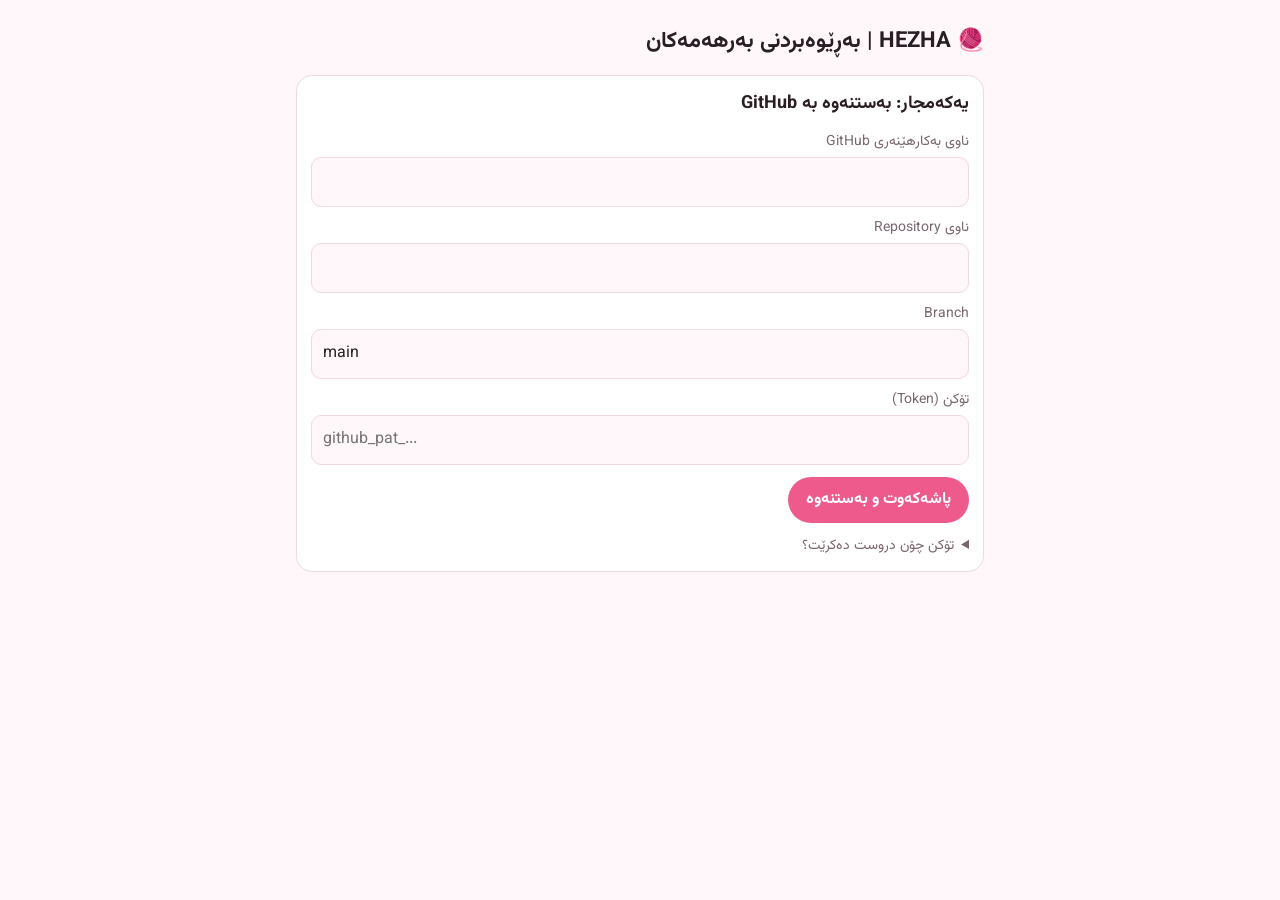
==== admin.html @ 893fd882 "Add files via upload" ====
<!DOCTYPE html>
<html lang="ckb" dir="rtl">
<head>
<meta charset="UTF-8">
<meta name="viewport" content="width=device-width,initial-scale=1">
<meta name="robots" content="noindex,nofollow">
<title>HEZHA | ئەدمین</title>
<link href="https://fonts.googleapis.com/css2?family=Vazirmatn:wght@400;700&display=swap" rel="stylesheet">
<style>
:root{--p:#EF5A8C;--bg:#fff7fa;--c:#fff;--t:#2b1d24;--m:#7a6670;--b:#f0d9e1}
@media(prefers-color-scheme:dark){:root{--bg:#1c1418;--c:#2a1f25;--t:#f7eaf0;--m:#b9a2ad;--b:#42313a}}
*{box-sizing:border-box}
body{margin:0;background:var(--bg);color:var(--t);font:16px/1.6 Vazirmatn,Tahoma,sans-serif;padding:16px;max-width:720px;margin-inline:auto}
h1{font-size:22px;margin:8px 0 16px}h2{font-size:18px;margin:0 0 12px}
.card{background:var(--c);border:1px solid var(--b);border-radius:16px;padding:14px;margin-bottom:12px}
label{display:block;margin:10px 0 4px;color:var(--m);font-size:14px}
input,select{width:100%;padding:11px;border:1px solid var(--b);border-radius:10px;background:var(--bg);color:var(--t);font:inherit}
input[type=checkbox]{width:auto;margin-inline-end:8px}
.chk{display:flex;align-items:center;margin:10px 0;color:var(--t)}
button{font:inherit;border:0;border-radius:999px;padding:10px 18px;cursor:pointer;background:var(--p);color:#fff;font-weight:700}
button.o{background:transparent;color:var(--p);border:1px solid var(--p)}
button.s{padding:6px 12px;font-size:14px}
.row{display:flex;gap:8px;flex-wrap:wrap;margin-top:12px}
.item{display:flex;gap:12px;align-items:center}
.item img{width:64px;height:64px;object-fit:cover;border-radius:10px;background:var(--b)}
.item .i{flex:1;min-width:0}.item b{display:block}
.tag{font-size:12px;background:var(--b);border-radius:99px;padding:1px 8px;margin-inline-end:4px}
.prev{display:flex;gap:8px;flex-wrap:wrap;margin-top:8px}.prev img{width:72px;height:72px;object-fit:cover;border-radius:10px}
#st{position:fixed;inset:0;background:#000a;display:none;align-items:center;justify-content:center;color:#fff;font-size:18px;text-align:center;padding:24px;z-index:9}
#st.on{display:flex}
.msg{padding:12px;border-radius:12px;background:#e8f8ee;color:#145a32;margin-bottom:12px}.msg.e{background:#fde8e8;color:#8a1c1c}
details{margin-top:12px;color:var(--m);font-size:14px}ol{padding-inline-start:20px}
.hide{display:none}
</style>
</head>
<body>
<h1>🧶 HEZHA | بەڕێوەبردنی بەرهەمەکان</h1>
<div id="msg" class="msg hide"></div>

<section id="setup" class="card hide">
  <h2>یەکەمجار: بەستنەوە بە GitHub</h2>
  <label>ناوی بەکارهێنەری GitHub</label><input id="fo" dir="ltr">
  <label>ناوی Repository</label><input id="fr" dir="ltr">
  <label>Branch</label><input id="fb" dir="ltr" value="main">
  <label>تۆکن (Token)</label><input id="ft" dir="ltr" type="password" placeholder="github_pat_...">
  <div class="row"><button onclick="saveCfg()">پاشەکەوت و بەستنەوە</button></div>
  <details><summary>تۆکن چۆن دروست دەکرێت؟</summary>
    <ol>
      <li>بچۆ GitHub ← وێنەی پرۆفایل ← Settings ← Developer settings</li>
      <li>Personal access tokens ← Fine-grained tokens ← Generate new token</li>
      <li>Expiration: 1 year. لە Repository access تەنها ڕیپۆی ئەم سایتە هەڵبژێرە</li>
      <li>لە Permissions ← Repository permissions ← <b>Contents</b> بکە بە <b>Read and write</b></li>
      <li>Generate token، دواتر کۆپیی بکە و لێرە دایبنێ. تەنها یەکجار پیشان دەدرێت.</li>
    </ol>
  </details>
</section>

<section id="main" class="hide">
  <div class="row" style="margin:0 0 12px"><button onclick="openForm()">+ بەرهەمی نوێ</button><button class="o" onclick="logout()">دەرچوون</button></div>

  <div id="form" class="card hide">
    <h2 id="ftitle"></h2>
    <label>ناوی بەرهەم (کوردی) *</label><input id="nk">
    <label>ناوی ئینگلیزی (ئارەزوومەندانە)</label><input id="ne" dir="ltr">
    <label>نرخ (دینار) *</label><input id="pr" type="number" inputmode="numeric">
    <label>جۆر</label><select id="ct" onchange="sync()"></select>
    <div id="imgBox"><label>وێنەکان * (دەتوانیت چەند وێنەیەک هەڵبژێریت)</label><input id="im" type="file" accept="image/*" multiple onchange="pick()"><div class="prev" id="pv"></div></div>
    <div id="setBox" class="hide"><label>ناوەڕۆکی سێت (کوردی)</label><input id="ik"><label>ناوەڕۆکی سێت (ئینگلیزی)</label><input id="ie" dir="ltr"></div>
    <label class="chk"><input id="cn" type="checkbox">نیشانەی «نوێ»</label>
    <label class="chk"><input id="cs" type="checkbox">تەواو بووە (Sold out)</label>
    <label class="chk"><input id="ca" type="checkbox">نرخ بەپێی تەمەن</label>
    <div class="row"><button onclick="save()">پاشەکەوت</button><button class="o" onclick="closeForm()">پاشگەزبوونەوە</button></div>
  </div>

  <div id="list"></div>
</section>
<div id="st"></div>

<script>
const $=id=>document.getElementById(id);
const K='hezha_admin';
let cfg=null,DATA=null,editing=null,files=[];
try{cfg=JSON.parse(localStorage.getItem(K)||'null')}catch(e){}

const enc=s=>{let b='';new TextEncoder().encode(s).forEach(x=>b+=String.fromCharCode(x));return btoa(b)};
const dec=b=>new TextDecoder().decode(Uint8Array.from(atob(b.replace(/\n/g,'')),c=>c.charCodeAt(0)));
const blob64=b=>new Promise(r=>{const f=new FileReader();f.onload=()=>r(f.result.split(',')[1]);f.readAsDataURL(b)});
const esc=s=>String(s).replace(/[&<>"']/g,c=>({'&':'&amp;','<':'&lt;','>':'&gt;','"':'&quot;',"'":'&#39;'}[c]));
function say(t,err){const m=$('msg');m.textContent=t;m.className='msg'+(err?' e':'');setTimeout(()=>m.className='msg hide',err?9000:7000)}
function busy(t){const s=$('st');s.textContent=t||'';s.className=t?'on':''}

async function api(path,opt={}){
  const r=await fetch(`https://api.github.com/repos/${cfg.owner}/${cfg.repo}/${path}`,{...opt,cache:'no-store',headers:{Authorization:'Bearer '+cfg.token,Accept:'application/vnd.github+json','Content-Type':'application/json'}});
  if(!r.ok){const e=new Error(r.status);e.status=r.status;throw e}
  return r.json();
}
async function getFile(p){const j=await api(`contents/${p}?ref=${cfg.branch}&t=${Date.now()}`);return{sha:j.sha,text:dec(j.content)}}
async function putFile(p,content,msg,sha){return api(`contents/${p}`,{method:'PUT',body:JSON.stringify({message:msg,content,branch:cfg.branch,...(sha?{sha}:{})})})}

const parse=t=>new Function(t+';return {PRODUCTS,CATEGORIES,AGE_TIERS}')();
const clean=p=>({imgs:p.imgs,name:{ku:p.name.ku,en:p.name.en},price:p.price,cat:p.cat,new:p.new,soldout:p.soldout,ages:p.ages,items:p.items,desc:p.desc});
function line(p){
  const x={};['new','soldout','ages','items','desc'].forEach(k=>{if(p[k])x[k]=p[k]});
  const en=p.name.en===p.name.ku?'':p.name.en;
  return `  p(${JSON.stringify(p.imgs.length===1?p.imgs[0]:p.imgs)}, ${JSON.stringify(p.name.ku)}, ${JSON.stringify(en)}, ${Number(p.price)||0}, ${JSON.stringify(p.cat)}, ${JSON.stringify(x)}),`;
}
function build(text,list){
  const a=text.indexOf('/*ADMIN_START*/'),b=text.indexOf('/*ADMIN_END*/');
  if(a<0||b<0)throw new Error('markers');
  return text.slice(0,a)+'/*ADMIN_START*/\n'+list.map(line).join('\n')+'\n  '+text.slice(b);
}
async function mutate(fn,msg){
  for(let i=0;i<3;i++){
    const f=await getFile('products.js');const d=parse(f.text);
    const list=fn(d.PRODUCTS.map(clean));
    try{await putFile('products.js',enc(build(f.text,list)),msg,f.sha);return}
    catch(e){if(e.status!==409&&e.status!==422||i==2)throw e}
  }
}

async function load(){
  busy('چاوەڕێ بە...');
  try{const f=await getFile('products.js');DATA=parse(f.text);render()}
  catch(e){
    const m=e.status==401?'تۆکن هەڵەیە یان بەسەرچووە.':e.status==404?'Repository یان فایلی products.js نەدۆزرایەوە.':'نەتوانرا بخوێندرێتەوە: '+e.message;
    say(m,1);show('setup');
  }
  busy();
}
function show(w){$('setup').className='card'+(w=='setup'?'':' hide');$('main').className=w=='main'?'':'hide'}
function render(){
  show('main');
  const C=DATA.CATEGORIES;
  $('ct').innerHTML=Object.keys(C).map(k=>`<option value="${k}">${esc(C[k].ku)}</option>`).join('');
  $('list').innerHTML=DATA.PRODUCTS.map((p,i)=>`<div class="card item"><img src="${esc(p.imgs[0])}" alt=""><div class="i"><b>${esc(p.name.ku)}</b>${Number(p.price).toLocaleString()} دینار<div><span class="tag">${esc((C[p.cat]||{}).ku||p.cat)}</span>${p.new?'<span class="tag">نوێ</span>':''}${p.soldout?'<span class="tag">تەواو بوو</span>':''}</div></div>
  <div style="display:grid;gap:6px"><button class="s" onclick="openForm(${i})">دەستکاری</button><button class="s o" onclick="toggleSold(${i})">${p.soldout?'بەردەستە':'تەواو بوو'}</button><button class="s o" onclick="del(${i})">سڕینەوە</button></div></div>`).join('')||'<p>هیچ بەرهەمێک نییە.</p>';
}
function sync(){$('setBox').className=$('ct').value=='set'?'':'hide'}
function openForm(i){
  files=[];$('pv').innerHTML='';$('im').value='';
  editing=i==null?null:DATA.PRODUCTS[i];const p=editing;
  $('ftitle').textContent=p?'دەستکاریکردنی بەرهەم':'بەرهەمی نوێ';
  $('nk').value=p?p.name.ku:'';$('ne').value=p&&p.name.en!==p.name.ku?p.name.en:'';
  $('pr').value=p?p.price:'';$('ct').value=p?p.cat:Object.keys(DATA.CATEGORIES)[0];
  $('ik').value=p&&p.items?p.items.ku:'';$('ie').value=p&&p.items?p.items.en:'';
  $('cn').checked=p?!!p.new:true;$('cs').checked=p?!!p.soldout:false;$('ca').checked=p?!!p.ages:false;
  $('imgBox').className=p?'hide':'';sync();
  $('form').className='card';$('form').scrollIntoView({behavior:'smooth'});
}
function closeForm(){$('form').className='card hide'}
function pick(){files=[...$('im').files];$('pv').innerHTML='';files.forEach(f=>{const i=new Image();i.src=URL.createObjectURL(f);$('pv').appendChild(i)})}

async function shrink(file){
  const bm=await createImageBitmap(file);const w=Math.min(900,bm.width),h=Math.round(bm.height*w/bm.width);
  const c=document.createElement('canvas');c.width=w;c.height=h;c.getContext('2d').drawImage(bm,0,0,w,h);
  let b=await new Promise(r=>c.toBlob(r,'image/webp',.82)),ext='webp';
  if(b.type!=='image/webp'){b=await new Promise(r=>c.toBlob(r,'image/jpeg',.85));ext='jpg'}
  return{b,ext};
}
async function save(){
  const ku=$('nk').value.trim(),price=parseInt($('pr').value,10);
  if(!ku||isNaN(price))return say('ناو و نرخ پێویستن.',1);
  if(!editing&&!files.length)return say('تکایە لانیکەم یەک وێنە هەڵبژێرە.',1);
  const f={name:{ku,en:$('ne').value.trim()||ku},price,cat:$('ct').value,new:$('cn').checked,soldout:$('cs').checked,ages:$('ca').checked};
  if(f.cat=='set'&&$('ik').value.trim())f.items={ku:$('ik').value.trim(),en:$('ie').value.trim()||$('ik').value.trim()};
  try{
    if(editing){
      const id=editing.id;
      busy('پاشەکەوت دەکرێت...');
      await mutate(l=>l.map(p=>(p.imgs[0]+'#'+p.name.ku)===id?{...p,...f,items:f.items}:p),'Edit product');
    }else{
      const imgs=[],t=Date.now().toString(36);
      for(let i=0;i<files.length;i++){
        busy(`وێنە بارکراوە ${i+1}/${files.length}...`);
        const {b,ext}=await shrink(files[i]);const path=`images/p${t}${i}.${ext}`;
        await putFile(path,await blob64(b),'Add image');imgs.push(path);
      }
      busy('بەرهەم زیاد دەکرێت...');
      await mutate(l=>[{imgs,...f},...l],'Add product');
    }
    closeForm();say('✓ سەرکەوتوو بوو! سایتەکە لە ماوەی نزیکەی ١ خولەکدا نوێ دەبێتەوە.');
  }catch(e){say('هەڵە ڕوویدا ('+e.message+'). دووبارە هەوڵبدەرەوە.',1)}
  busy();await load();
}
async function del(i){
  const p=DATA.PRODUCTS[i];if(!confirm('دڵنیایت دەتەوێت «'+p.name.ku+'» بسڕیتەوە؟'))return;
  const id=p.imgs[0]+'#'+p.name.ku;busy('دەسڕدرێتەوە...');
  try{await mutate(l=>l.filter(x=>(x.imgs[0]+'#'+x.name.ku)!==id),'Delete product');say('✓ سڕایەوە. سایتەکە لە ماوەی ١ خولەکدا نوێ دەبێتەوە.')}catch(e){say('هەڵە: '+e.message,1)}
  busy();await load();
}
async function toggleSold(i){
  const p=DATA.PRODUCTS[i],id=p.imgs[0]+'#'+p.name.ku;busy('چاوەڕێ بە...');
  try{await mutate(l=>l.map(x=>(x.imgs[0]+'#'+x.name.ku)===id?{...x,soldout:!x.soldout}:x),'Toggle sold out');say('✓ گۆڕدرا.')}catch(e){say('هەڵە: '+e.message,1)}
  busy();await load();
}
async function saveCfg(){
  cfg={owner:$('fo').value.trim(),repo:$('fr').value.trim(),branch:$('fb').value.trim()||'main',token:$('ft').value.trim()};
  if(!cfg.owner||!cfg.repo||!cfg.token)return say('هەموو خانەکان پڕ بکەرەوە.',1);
  try{localStorage.setItem(K,JSON.stringify(cfg))}catch(e){}
  await load();
}
function logout(){if(confirm('تۆکن لەم ئامێرە دەسڕدرێتەوە. دڵنیایت؟')){localStorage.removeItem(K);cfg=null;show('setup')}}

if(cfg)load();else{
  const h=location.hostname;
  if(h.endsWith('.github.io')){$('fo').value=h.split('.')[0];$('fr').value=location.pathname.split('/')[1]&&!location.pathname.split('/')[1].endsWith('.html')?location.pathname.split('/')[1]:h}
  show('setup');
}
</script>
</body>
</html>
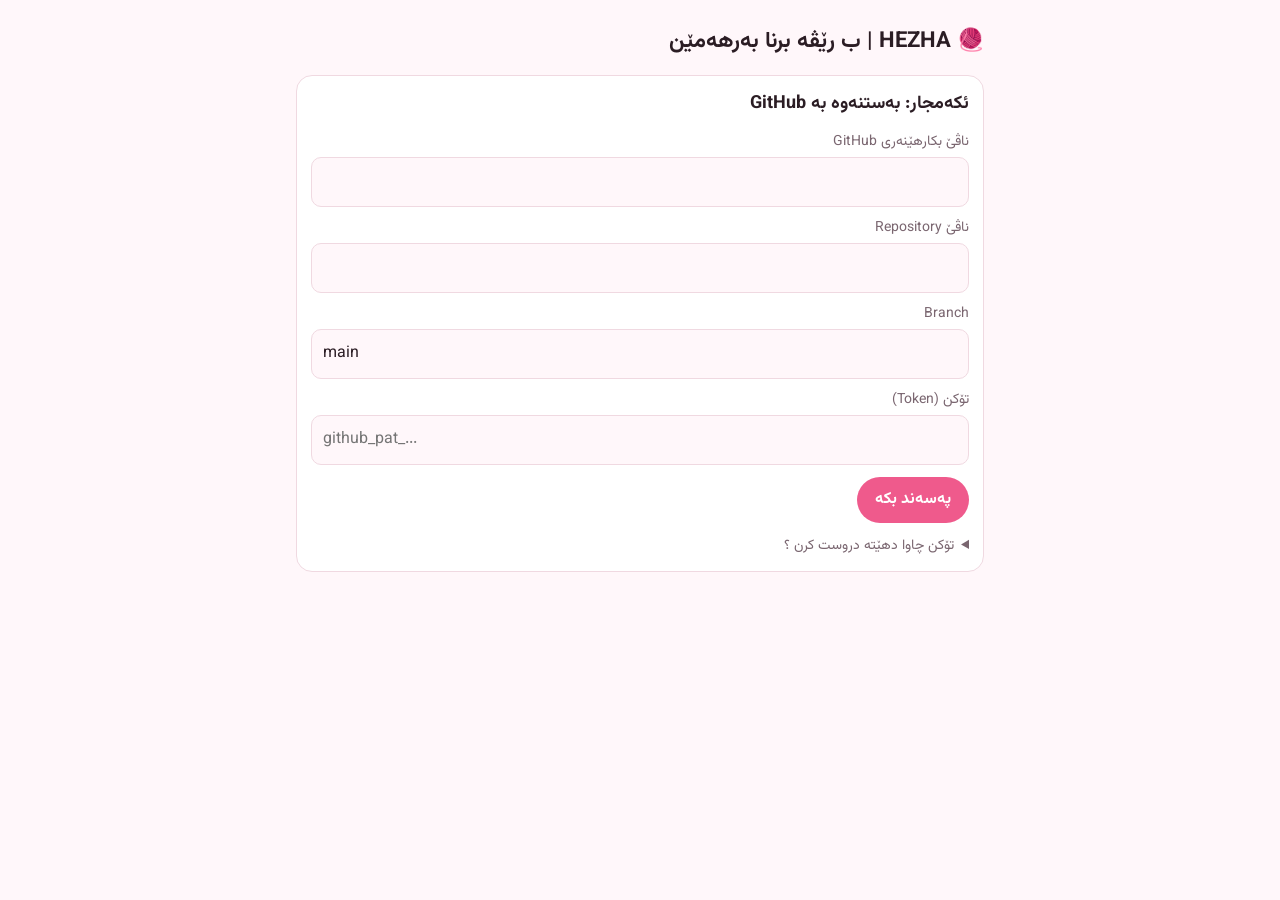
==== commit fba0a2c9: "Update admin.html" ====
--- a/admin.html
+++ b/admin.html
@@ -34,17 +34,17 @@
 </style>
 </head>
 <body>
-<h1>🧶 HEZHA | بەڕێوەبردنی بەرهەمەکان</h1>
+<h1>🧶 HEZHA | ب رێڤە برنا بەرهەمێن </h1>
 <div id="msg" class="msg hide"></div>
 
 <section id="setup" class="card hide">
-  <h2>یەکەمجار: بەستنەوە بە GitHub</h2>
-  <label>ناوی بەکارهێنەری GitHub</label><input id="fo" dir="ltr">
-  <label>ناوی Repository</label><input id="fr" dir="ltr">
+  <h2>ئکەمجار: بەستنەوە بە GitHub</h2>
+  <label>ناڤێ بکارهێنەری GitHub</label><input id="fo" dir="ltr">
+  <label>ناڤێ  Repository</label><input id="fr" dir="ltr">
   <label>Branch</label><input id="fb" dir="ltr" value="main">
   <label>تۆکن (Token)</label><input id="ft" dir="ltr" type="password" placeholder="github_pat_...">
-  <div class="row"><button onclick="saveCfg()">پاشەکەوت و بەستنەوە</button></div>
-  <details><summary>تۆکن چۆن دروست دەکرێت؟</summary>
+  <div class="row"><button onclick="saveCfg()">پەسەند بکە  </button></div>
+  <details><summary>تۆکن چاوا دهێتە دروست کرن ؟</summary>
     <ol>
       <li>بچۆ GitHub ← وێنەی پرۆفایل ← Settings ← Developer settings</li>
       <li>Personal access tokens ← Fine-grained tokens ← Generate new token</li>
@@ -56,20 +56,20 @@
 </section>
 
 <section id="main" class="hide">
-  <div class="row" style="margin:0 0 12px"><button onclick="openForm()">+ بەرهەمی نوێ</button><button class="o" onclick="logout()">دەرچوون</button></div>
+  <div class="row" style="margin:0 0 12px"><button onclick="openForm()">+ بەرهەمێ نوی  class="o" onclick="logout()">دەرکەفتن</button></div>
 
   <div id="form" class="card hide">
     <h2 id="ftitle"></h2>
-    <label>ناوی بەرهەم (کوردی) *</label><input id="nk">
-    <label>ناوی ئینگلیزی (ئارەزوومەندانە)</label><input id="ne" dir="ltr">
+    <label>ناڤێ بەرهەمی (کوردی) *</label><input id="nk">
+    <label>ناڤێ ئینگلیزی (ئارەزوومەندانە)</label><input id="ne" dir="ltr">
     <label>نرخ (دینار) *</label><input id="pr" type="number" inputmode="numeric">
     <label>جۆر</label><select id="ct" onchange="sync()"></select>
-    <div id="imgBox"><label>وێنەکان * (دەتوانیت چەند وێنەیەک هەڵبژێریت)</label><input id="im" type="file" accept="image/*" multiple onchange="pick()"><div class="prev" id="pv"></div></div>
-    <div id="setBox" class="hide"><label>ناوەڕۆکی سێت (کوردی)</label><input id="ik"><label>ناوەڕۆکی سێت (ئینگلیزی)</label><input id="ie" dir="ltr"></div>
-    <label class="chk"><input id="cn" type="checkbox">نیشانەی «نوێ»</label>
-    <label class="chk"><input id="cs" type="checkbox">تەواو بووە (Sold out)</label>
-    <label class="chk"><input id="ca" type="checkbox">نرخ بەپێی تەمەن</label>
-    <div class="row"><button onclick="save()">پاشەکەوت</button><button class="o" onclick="closeForm()">پاشگەزبوونەوە</button></div>
+    <div id="imgBox"><label>وێنەکان * (دشێی چەند وێنەیەکا هەلبژی  )</label><input id="im" type="file" accept="image/*" multiple onchange="pick()"><div class="prev" id="pv"></div></div>
+    <div id="setBox" class="hide"><label>ناڤەروکا سێت (کوردی)</label><input id="ik"><label>ناڤەروکا سێتی (ئینگلیزی)</label><input id="ie" dir="ltr"></div>
+    <label class="chk"><input id="cn" type="checkbox">نیشانا «نوێ»</label>
+    <label class="chk"><input id="cs" type="checkbox">خلاس بووە (Sold out)</label>
+    <label class="chk"><input id="ca" type="checkbox">نرخ ل دیڤ تەمەن</label>
+    <div class="row"><button onclick="save()">پاشەکەوت</button><button class="o" onclick="closeForm()"> لێڤەبوون </button></div>
   </div>
 
   <div id="list"></div>
@@ -119,7 +119,7 @@
 }
 
 async function load(){
-  busy('چاوەڕێ بە...');
+  busy('چاڤەرێبە...');
   try{const f=await getFile('products.js');DATA=parse(f.text);render()}
   catch(e){
     const m=e.status==401?'تۆکن هەڵەیە یان بەسەرچووە.':e.status==404?'Repository یان فایلی products.js نەدۆزرایەوە.':'نەتوانرا بخوێندرێتەوە: '+e.message;
@@ -139,7 +139,7 @@
 function openForm(i){
   files=[];$('pv').innerHTML='';$('im').value='';
   editing=i==null?null:DATA.PRODUCTS[i];const p=editing;
-  $('ftitle').textContent=p?'دەستکاریکردنی بەرهەم':'بەرهەمی نوێ';
+  $('ftitle').textContent=p?'دەستکاریکرنا بەرهەمی':'بەرهەمی نوێ';
   $('nk').value=p?p.name.ku:'';$('ne').value=p&&p.name.en!==p.name.ku?p.name.en:'';
   $('pr').value=p?p.price:'';$('ct').value=p?p.cat:Object.keys(DATA.CATEGORIES)[0];
   $('ik').value=p&&p.items?p.items.ku:'';$('ie').value=p&&p.items?p.items.en:'';
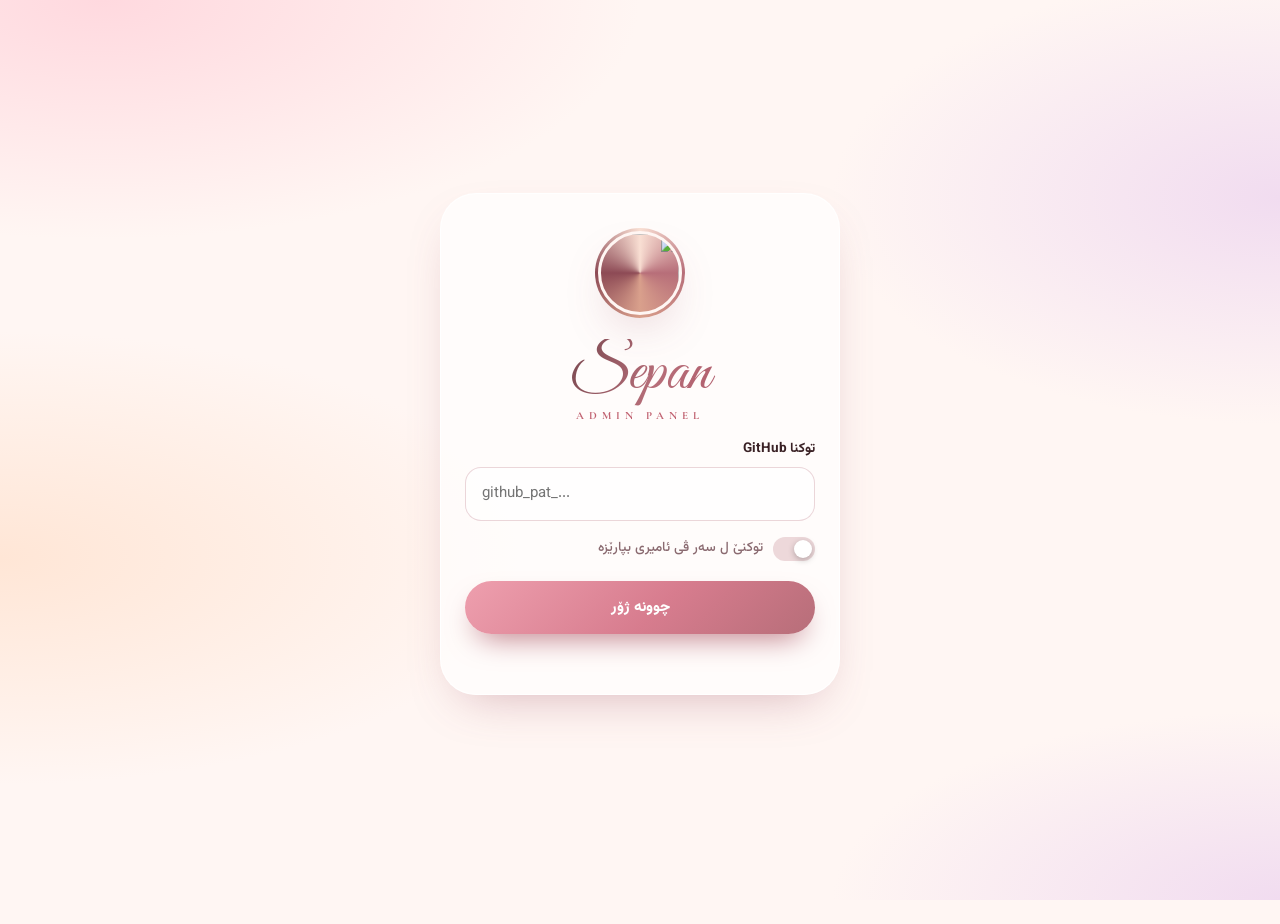
==== commit a81ef84e: "Add files via upload" ====
--- a/admin.html
+++ b/admin.html
@@ -1,211 +1,124 @@
 <!DOCTYPE html>
-<html lang="ckb" dir="rtl">
-<head>
-<meta charset="UTF-8">
-<meta name="viewport" content="width=device-width,initial-scale=1">
-<meta name="robots" content="noindex,nofollow">
-<title>HEZHA | ئەدمین</title>
-<link href="https://fonts.googleapis.com/css2?family=Vazirmatn:wght@400;700&display=swap" rel="stylesheet">
+<html lang="ku" dir="rtl"><head><meta charset="UTF-8"><meta name="robots" content="noindex,nofollow"><meta name="viewport" content="width=device-width,initial-scale=1,viewport-fit=cover">
+<title>پانێلا ئەدمین | SEPAN STYLE</title><link rel="icon" href="favicon.png">
+<script>try{if(localStorage.getItem("theme")==="dark")document.documentElement.classList.add("dark")}catch(e){}</script>
+<link href="https://fonts.googleapis.com/css2?family=Great+Vibes&family=Noto+Kufi+Arabic:wght@600;800&family=Vazirmatn:wght@400;500;700&family=Cormorant+Garamond:wght@600;700&display=swap" rel="stylesheet">
+<link rel="stylesheet" href="theme.css?v=1">
 <style>
-:root{--p:#EF5A8C;--bg:#fff7fa;--c:#fff;--t:#2b1d24;--m:#7a6670;--b:#f0d9e1}
-@media(prefers-color-scheme:dark){:root{--bg:#1c1418;--c:#2a1f25;--t:#f7eaf0;--m:#b9a2ad;--b:#42313a}}
-*{box-sizing:border-box}
-body{margin:0;background:var(--bg);color:var(--t);font:16px/1.6 Vazirmatn,Tahoma,sans-serif;padding:16px;max-width:720px;margin-inline:auto}
-h1{font-size:22px;margin:8px 0 16px}h2{font-size:18px;margin:0 0 12px}
-.card{background:var(--c);border:1px solid var(--b);border-radius:16px;padding:14px;margin-bottom:12px}
-label{display:block;margin:10px 0 4px;color:var(--m);font-size:14px}
-input,select{width:100%;padding:11px;border:1px solid var(--b);border-radius:10px;background:var(--bg);color:var(--t);font:inherit}
-input[type=checkbox]{width:auto;margin-inline-end:8px}
-.chk{display:flex;align-items:center;margin:10px 0;color:var(--t)}
-button{font:inherit;border:0;border-radius:999px;padding:10px 18px;cursor:pointer;background:var(--p);color:#fff;font-weight:700}
-button.o{background:transparent;color:var(--p);border:1px solid var(--p)}
-button.s{padding:6px 12px;font-size:14px}
-.row{display:flex;gap:8px;flex-wrap:wrap;margin-top:12px}
-.item{display:flex;gap:12px;align-items:center}
-.item img{width:64px;height:64px;object-fit:cover;border-radius:10px;background:var(--b)}
-.item .i{flex:1;min-width:0}.item b{display:block}
-.tag{font-size:12px;background:var(--b);border-radius:99px;padding:1px 8px;margin-inline-end:4px}
-.prev{display:flex;gap:8px;flex-wrap:wrap;margin-top:8px}.prev img{width:72px;height:72px;object-fit:cover;border-radius:10px}
-#st{position:fixed;inset:0;background:#000a;display:none;align-items:center;justify-content:center;color:#fff;font-size:18px;text-align:center;padding:24px;z-index:9}
-#st.on{display:flex}
-.msg{padding:12px;border-radius:12px;background:#e8f8ee;color:#145a32;margin-bottom:12px}.msg.e{background:#fde8e8;color:#8a1c1c}
-details{margin-top:12px;color:var(--m);font-size:14px}ol{padding-inline-start:20px}
-.hide{display:none}
-</style>
-</head>
-<body>
-<h1>🧶 HEZHA | ب رێڤە برنا بەرهەمێن </h1>
-<div id="msg" class="msg hide"></div>
-
-<section id="setup" class="card hide">
-  <h2>ئکەمجار: بەستنەوە بە GitHub</h2>
-  <label>ناڤێ بکارهێنەری GitHub</label><input id="fo" dir="ltr">
-  <label>ناڤێ  Repository</label><input id="fr" dir="ltr">
-  <label>Branch</label><input id="fb" dir="ltr" value="main">
-  <label>تۆکن (Token)</label><input id="ft" dir="ltr" type="password" placeholder="github_pat_...">
-  <div class="row"><button onclick="saveCfg()">پەسەند بکە  </button></div>
-  <details><summary>تۆکن چاوا دهێتە دروست کرن ؟</summary>
-    <ol>
-      <li>بچۆ GitHub ← وێنەی پرۆفایل ← Settings ← Developer settings</li>
-      <li>Personal access tokens ← Fine-grained tokens ← Generate new token</li>
-      <li>Expiration: 1 year. لە Repository access تەنها ڕیپۆی ئەم سایتە هەڵبژێرە</li>
-      <li>لە Permissions ← Repository permissions ← <b>Contents</b> بکە بە <b>Read and write</b></li>
-      <li>Generate token، دواتر کۆپیی بکە و لێرە دایبنێ. تەنها یەکجار پیشان دەدرێت.</li>
-    </ol>
-  </details>
-</section>
-
-<section id="main" class="hide">
-  <div class="row" style="margin:0 0 12px"><button onclick="openForm()">+ بەرهەمێ نوی  class="o" onclick="logout()">دەرکەفتن</button></div>
-
-  <div id="form" class="card hide">
-    <h2 id="ftitle"></h2>
-    <label>ناڤێ بەرهەمی (کوردی) *</label><input id="nk">
-    <label>ناڤێ ئینگلیزی (ئارەزوومەندانە)</label><input id="ne" dir="ltr">
-    <label>نرخ (دینار) *</label><input id="pr" type="number" inputmode="numeric">
-    <label>جۆر</label><select id="ct" onchange="sync()"></select>
-    <div id="imgBox"><label>وێنەکان * (دشێی چەند وێنەیەکا هەلبژی  )</label><input id="im" type="file" accept="image/*" multiple onchange="pick()"><div class="prev" id="pv"></div></div>
-    <div id="setBox" class="hide"><label>ناڤەروکا سێت (کوردی)</label><input id="ik"><label>ناڤەروکا سێتی (ئینگلیزی)</label><input id="ie" dir="ltr"></div>
-    <label class="chk"><input id="cn" type="checkbox">نیشانا «نوێ»</label>
-    <label class="chk"><input id="cs" type="checkbox">خلاس بووە (Sold out)</label>
-    <label class="chk"><input id="ca" type="checkbox">نرخ ل دیڤ تەمەن</label>
-    <div class="row"><button onclick="save()">پاشەکەوت</button><button class="o" onclick="closeForm()"> لێڤەبوون </button></div>
-  </div>
-
-  <div id="list"></div>
-</section>
-<div id="st"></div>
-
+*{box-sizing:border-box;margin:0;padding:0;-webkit-tap-highlight-color:transparent}[hidden]{display:none!important}
+body{font:15px/1.7 Vazirmatn,sans-serif;color:var(--ink);padding:14px 14px calc(50px + env(safe-area-inset-bottom,0px));min-height:100vh}
+button{font:inherit;border:0;background:none;color:inherit;cursor:pointer}
+.w{max-width:560px;margin:0 auto}
+.cap{display:block;font:700 11px 'Cormorant Garamond',serif;letter-spacing:5px;color:var(--r2);direction:ltr}
+.script{display:block;font:400 64px/1.1 'Great Vibes',cursive;direction:ltr;background:linear-gradient(110deg,var(--ink),var(--r3) 55%,var(--r1));-webkit-background-clip:text;background-clip:text;color:transparent}
+.ring{display:inline-block;padding:3px;border-radius:50%;background:conic-gradient(#F9DFD3,#B76E79,#D9A08C,#8d4a55,#F9DFD3);box-shadow:var(--sh)}.ring img{display:block;width:84px;height:84px;border-radius:50%;border:3px solid var(--bg)}
+label{display:block;font-weight:700;font-size:13.5px;margin:16px 0 6px}
+input:not([type=checkbox]),select{width:100%;padding:13px 16px;border-radius:16px;border:1.5px solid rgba(183,110,121,.28);background:var(--glass);color:var(--ink);font:inherit;transition:.2s}
+input:focus,select:focus{outline:0;border-color:var(--r3);box-shadow:0 0 0 4px rgba(183,110,121,.18)}
+.go{position:relative;overflow:hidden;display:block;width:100%;margin-top:20px;padding:14px;border-radius:99px;background:var(--g);color:var(--on);font-weight:800;box-shadow:0 14px 30px -12px var(--r3);transition:transform .2s}
+.go::after{content:"";position:absolute;top:0;bottom:0;width:60px;left:-100px;background:linear-gradient(100deg,transparent,rgba(255,255,255,.6),transparent);transform:skewX(-20deg);animation:sh 4s infinite}@keyframes sh{40%,100%{left:130%}}
+.go:active{transform:scale(.97)}.go:disabled{opacity:.6}
+.ghost{padding:7px 16px;border-radius:99px;background:var(--glass);border:1px solid var(--edge);font-size:13px;font-weight:700;color:var(--ink)}
+.msg{min-height:24px;margin-top:10px;text-align:center;color:var(--r3);font-weight:700;font-size:13.5px}
+.lg{min-height:calc(100vh - 40px);display:grid;place-items:center}
+.lg-card{width:100%;max-width:400px;text-align:center;padding:34px 24px 26px;border-radius:36px;background:var(--glass);border:1px solid var(--edge);box-shadow:var(--sh)}
+.lg-card label{text-align:start}.lg-card .script{margin-top:12px}.lg-card .cap{margin-bottom:6px}
+.sw{display:flex!important;align-items:center;gap:10px;font-weight:500!important;color:var(--mute);cursor:pointer}.sw input{display:none}
+.sw i{flex:none;width:42px;height:24px;border-radius:99px;background:rgba(183,110,121,.25);position:relative;transition:.25s}
+.sw i::after{content:"";position:absolute;top:3px;inset-inline-start:3px;width:18px;height:18px;border-radius:50%;background:#fff;box-shadow:0 2px 6px rgba(0,0,0,.25);transition:.25s}
+.sw input:checked+i{background:var(--g)}.sw input:checked+i::after{inset-inline-start:21px}
+.bar{position:sticky;top:calc(8px + env(safe-area-inset-top,0px));z-index:20;display:flex;justify-content:space-between;align-items:center;gap:8px;padding:7px 8px 7px 14px;border-radius:99px;background:var(--glass);backdrop-filter:blur(18px);-webkit-backdrop-filter:blur(18px);border:1px solid var(--edge);box-shadow:var(--sh);margin-bottom:16px}
+.bb{display:flex;align-items:center;gap:10px;direction:ltr}.bb img{width:38px;height:38px;border-radius:50%}.bb b{display:block;font:700 16px 'Cormorant Garamond',serif;letter-spacing:3px;line-height:1.1}.bb .cap{font-size:9px;letter-spacing:4px}
+.bar-r{display:flex;gap:6px}
+.stats{display:grid;grid-template-columns:repeat(3,1fr);gap:10px;margin-bottom:16px}
+.st{text-align:center;padding:14px 6px;border-radius:24px;background:var(--glass);border:1px solid var(--edge);box-shadow:var(--sh)}
+.st b{display:block;font:700 28px/1.1 'Cormorant Garamond',serif;color:var(--r1)}.st span{font-size:12px;color:var(--mute);font-weight:700}
+.panel{position:relative;padding:24px 18px 20px;margin-bottom:16px;border-radius:32px;background:var(--glass);border:1px solid var(--edge);box-shadow:var(--sh)}
+.panel::before{content:"";position:absolute;top:0;inset-inline:34px;height:2px;border-radius:2px;background:var(--g)}
+.panel h2{font:800 19px 'Noto Kufi Arabic',sans-serif;margin-bottom:2px}
+.chips{display:flex;flex-wrap:wrap;gap:8px}.chip{margin:0!important;cursor:pointer}.chip input{display:none}
+.chip span{display:block;min-width:46px;text-align:center;padding:8px 14px;border-radius:99px;border:1.5px solid rgba(183,110,121,.3);font-weight:700;font-size:13px;color:var(--mute);transition:.2s}
+.chip input:checked+span{background:var(--g);color:var(--on);border-color:transparent;box-shadow:0 8px 18px -8px var(--r3)}
+.drop{display:flex!important;flex-direction:column;align-items:center;gap:2px;padding:20px;border-radius:22px;border:1.5px dashed rgba(183,110,121,.5);background:rgba(183,110,121,.06);text-align:center;color:var(--mute);cursor:pointer;font-weight:500!important}
+.drop b{color:var(--r1);font-size:15px}.drop input{display:none}
+.pv{display:flex;gap:8px;overflow-x:auto;margin-top:10px}.pv img{flex:none;width:60px;height:74px;object-fit:cover;border-radius:14px;box-shadow:var(--sh)}
+.it{display:flex;align-items:center;gap:12px;padding:12px 0;border-top:1px solid rgba(183,110,121,.18)}.it:first-child{border-top:0}
+.th{flex:none;width:62px;height:78px;border-radius:18px;overflow:hidden;background:linear-gradient(135deg,var(--a1),var(--a2));display:grid;place-items:center;font-size:26px;box-shadow:var(--sh)}.th img{width:100%;height:100%;object-fit:cover}
+.in{flex:1;min-width:0}.in b{display:block;font-size:15px;white-space:nowrap;overflow:hidden;text-overflow:ellipsis}
+.pr{font:700 15px 'Cormorant Garamond',serif;color:var(--r1);letter-spacing:.5px}.pr small{font:500 12px Vazirmatn;color:var(--mute)}
+.ch{display:flex;flex-wrap:wrap;gap:4px;margin-top:3px}.ch i,.ch em{font-style:normal;font-size:11px;font-weight:700;padding:0 9px;border-radius:99px;background:rgba(183,110,121,.14);color:var(--r1)}.ch em{background:var(--g);color:var(--on)}.ch em.x{background:#3A2125;color:#fff}
+.it.so .th img{filter:grayscale(.7);opacity:.6}
+.ac{display:flex;flex-direction:column;gap:6px}.ac button{width:36px;height:36px;border-radius:50%;display:grid;place-items:center;background:var(--glass);border:1px solid var(--edge);color:var(--r1);transition:.2s}
+.ac button:active{transform:scale(.88)}.ac button.d{color:#c0392b}
+.i{width:18px;height:18px;fill:none;stroke:currentColor;stroke-width:1.8;stroke-linecap:round;stroke-linejoin:round}
+.none{text-align:center;color:var(--mute);padding:26px 0}
+.out{display:block;margin:6px auto 0}
+</style></head><body><div class="w">
+<div id="login" class="lg"><div class="lg-card">
+<span class="ring"><img src="logo.png" alt=""></span>
+<span class="script">Sepan</span><span class="cap">ADMIN PANEL</span>
+<label>توکنا GitHub</label><input id="tk" type="password" dir="ltr" placeholder="github_pat_..." autocomplete="off">
+<label class="sw"><input type="checkbox" id="rm"><i></i><span>توکنێ ل سەر ڤی ئامیری بپارێزە</span></label>
+<button class="go" onclick="signIn()">چوونە ژۆر</button><p id="lm" class="msg"></p></div></div>
+<div id="app" hidden>
+<div class="bar"><div class="bb"><img src="logo.png" alt=""><div><b>SEPAN STYLE</b><span class="cap">ADMIN PANEL</span></div></div><div class="bar-r"><a class="ghost" href="index.html" target="_blank">وێبسایت</a><button class="ghost" onclick="signOut()">دەرکەفتن</button></div></div>
+<div class="stats" id="stats"></div>
+<section class="panel"><span class="cap" style="text-align:start">NEW PRODUCT</span><h2>بەرهەمەکێ نوی</h2>
+<label>ناڤ</label><input id="n">
+<label>نرخ (دینار، ئەگەر نزانی ڤالا بهێڵە)</label><input id="p" inputmode="numeric">
+<label>جۆر</label><select id="cat"><option>دریش</option><option>بلوز</option><option>پانتۆل</option><option>عەبا</option><option>سێت</option><option>تر</option></select>
+<label>سایز</label><div class="chips" id="sz"></div>
+<label>وێنە</label><label class="drop"><b>＋ وێنە هەلبژێرە</b><span>دکارێ چەندان وێنەیان هەلبژێری</span><input id="f" type="file" accept="image/*" multiple></label><div class="pv" id="pv"></div>
+<label class="sw"><input type="checkbox" id="nw"><i></i><span>نیشانکرن ب "نوی"</span></label>
+<button class="go" id="ab" onclick="add()">زێدەکرن</button><p id="msg" class="msg"></p></section>
+<section class="panel"><span class="cap" style="text-align:start">COLLECTION</span><h2>بەرهەمێن هەین</h2><div id="list"></div></section>
+</div></div>
+<script src="config.js"></script>
 <script>
-const $=id=>document.getElementById(id);
-const K='hezha_admin';
-let cfg=null,DATA=null,editing=null,files=[];
-try{cfg=JSON.parse(localStorage.getItem(K)||'null')}catch(e){}
-
-const enc=s=>{let b='';new TextEncoder().encode(s).forEach(x=>b+=String.fromCharCode(x));return btoa(b)};
-const dec=b=>new TextDecoder().decode(Uint8Array.from(atob(b.replace(/\n/g,'')),c=>c.charCodeAt(0)));
-const blob64=b=>new Promise(r=>{const f=new FileReader();f.onload=()=>r(f.result.split(',')[1]);f.readAsDataURL(b)});
-const esc=s=>String(s).replace(/[&<>"']/g,c=>({'&':'&amp;','<':'&lt;','>':'&gt;','"':'&quot;',"'":'&#39;'}[c]));
-function say(t,err){const m=$('msg');m.textContent=t;m.className='msg'+(err?' e':'');setTimeout(()=>m.className='msg hide',err?9000:7000)}
-function busy(t){const s=$('st');s.textContent=t||'';s.className=t?'on':''}
-
-async function api(path,opt={}){
-  const r=await fetch(`https://api.github.com/repos/${cfg.owner}/${cfg.repo}/${path}`,{...opt,cache:'no-store',headers:{Authorization:'Bearer '+cfg.token,Accept:'application/vnd.github+json','Content-Type':'application/json'}});
-  if(!r.ok){const e=new Error(r.status);e.status=r.status;throw e}
-  return r.json();
-}
-async function getFile(p){const j=await api(`contents/${p}?ref=${cfg.branch}&t=${Date.now()}`);return{sha:j.sha,text:dec(j.content)}}
-async function putFile(p,content,msg,sha){return api(`contents/${p}`,{method:'PUT',body:JSON.stringify({message:msg,content,branch:cfg.branch,...(sha?{sha}:{})})})}
-
-const parse=t=>new Function(t+';return {PRODUCTS,CATEGORIES,AGE_TIERS}')();
-const clean=p=>({imgs:p.imgs,name:{ku:p.name.ku,en:p.name.en},price:p.price,cat:p.cat,new:p.new,soldout:p.soldout,ages:p.ages,items:p.items,desc:p.desc});
-function line(p){
-  const x={};['new','soldout','ages','items','desc'].forEach(k=>{if(p[k])x[k]=p[k]});
-  const en=p.name.en===p.name.ku?'':p.name.en;
-  return `  p(${JSON.stringify(p.imgs.length===1?p.imgs[0]:p.imgs)}, ${JSON.stringify(p.name.ku)}, ${JSON.stringify(en)}, ${Number(p.price)||0}, ${JSON.stringify(p.cat)}, ${JSON.stringify(x)}),`;
-}
-function build(text,list){
-  const a=text.indexOf('/*ADMIN_START*/'),b=text.indexOf('/*ADMIN_END*/');
-  if(a<0||b<0)throw new Error('markers');
-  return text.slice(0,a)+'/*ADMIN_START*/\n'+list.map(line).join('\n')+'\n  '+text.slice(b);
-}
-async function mutate(fn,msg){
-  for(let i=0;i<3;i++){
-    const f=await getFile('products.js');const d=parse(f.text);
-    const list=fn(d.PRODUCTS.map(clean));
-    try{await putFile('products.js',enc(build(f.text,list)),msg,f.sha);return}
-    catch(e){if(e.status!==409&&e.status!==422||i==2)throw e}
-  }
-}
-
-async function load(){
-  busy('چاڤەرێبە...');
-  try{const f=await getFile('products.js');DATA=parse(f.text);render()}
-  catch(e){
-    const m=e.status==401?'تۆکن هەڵەیە یان بەسەرچووە.':e.status==404?'Repository یان فایلی products.js نەدۆزرایەوە.':'نەتوانرا بخوێندرێتەوە: '+e.message;
-    say(m,1);show('setup');
-  }
-  busy();
-}
-function show(w){$('setup').className='card'+(w=='setup'?'':' hide');$('main').className=w=='main'?'':'hide'}
-function render(){
-  show('main');
-  const C=DATA.CATEGORIES;
-  $('ct').innerHTML=Object.keys(C).map(k=>`<option value="${k}">${esc(C[k].ku)}</option>`).join('');
-  $('list').innerHTML=DATA.PRODUCTS.map((p,i)=>`<div class="card item"><img src="${esc(p.imgs[0])}" alt=""><div class="i"><b>${esc(p.name.ku)}</b>${Number(p.price).toLocaleString()} دینار<div><span class="tag">${esc((C[p.cat]||{}).ku||p.cat)}</span>${p.new?'<span class="tag">نوێ</span>':''}${p.soldout?'<span class="tag">تەواو بوو</span>':''}</div></div>
-  <div style="display:grid;gap:6px"><button class="s" onclick="openForm(${i})">دەستکاری</button><button class="s o" onclick="toggleSold(${i})">${p.soldout?'بەردەستە':'تەواو بوو'}</button><button class="s o" onclick="del(${i})">سڕینەوە</button></div></div>`).join('')||'<p>هیچ بەرهەمێک نییە.</p>';
-}
-function sync(){$('setBox').className=$('ct').value=='set'?'':'hide'}
-function openForm(i){
-  files=[];$('pv').innerHTML='';$('im').value='';
-  editing=i==null?null:DATA.PRODUCTS[i];const p=editing;
-  $('ftitle').textContent=p?'دەستکاریکرنا بەرهەمی':'بەرهەمی نوێ';
-  $('nk').value=p?p.name.ku:'';$('ne').value=p&&p.name.en!==p.name.ku?p.name.en:'';
-  $('pr').value=p?p.price:'';$('ct').value=p?p.cat:Object.keys(DATA.CATEGORIES)[0];
-  $('ik').value=p&&p.items?p.items.ku:'';$('ie').value=p&&p.items?p.items.en:'';
-  $('cn').checked=p?!!p.new:true;$('cs').checked=p?!!p.soldout:false;$('ca').checked=p?!!p.ages:false;
-  $('imgBox').className=p?'hide':'';sync();
-  $('form').className='card';$('form').scrollIntoView({behavior:'smooth'});
-}
-function closeForm(){$('form').className='card hide'}
-function pick(){files=[...$('im').files];$('pv').innerHTML='';files.forEach(f=>{const i=new Image();i.src=URL.createObjectURL(f);$('pv').appendChild(i)})}
-
-async function shrink(file){
-  const bm=await createImageBitmap(file);const w=Math.min(900,bm.width),h=Math.round(bm.height*w/bm.width);
-  const c=document.createElement('canvas');c.width=w;c.height=h;c.getContext('2d').drawImage(bm,0,0,w,h);
-  let b=await new Promise(r=>c.toBlob(r,'image/webp',.82)),ext='webp';
-  if(b.type!=='image/webp'){b=await new Promise(r=>c.toBlob(r,'image/jpeg',.85));ext='jpg'}
-  return{b,ext};
-}
-async function save(){
-  const ku=$('nk').value.trim(),price=parseInt($('pr').value,10);
-  if(!ku||isNaN(price))return say('ناو و نرخ پێویستن.',1);
-  if(!editing&&!files.length)return say('تکایە لانیکەم یەک وێنە هەڵبژێرە.',1);
-  const f={name:{ku,en:$('ne').value.trim()||ku},price,cat:$('ct').value,new:$('cn').checked,soldout:$('cs').checked,ages:$('ca').checked};
-  if(f.cat=='set'&&$('ik').value.trim())f.items={ku:$('ik').value.trim(),en:$('ie').value.trim()||$('ik').value.trim()};
-  try{
-    if(editing){
-      const id=editing.id;
-      busy('پاشەکەوت دەکرێت...');
-      await mutate(l=>l.map(p=>(p.imgs[0]+'#'+p.name.ku)===id?{...p,...f,items:f.items}:p),'Edit product');
-    }else{
-      const imgs=[],t=Date.now().toString(36);
-      for(let i=0;i<files.length;i++){
-        busy(`وێنە بارکراوە ${i+1}/${files.length}...`);
-        const {b,ext}=await shrink(files[i]);const path=`images/p${t}${i}.${ext}`;
-        await putFile(path,await blob64(b),'Add image');imgs.push(path);
-      }
-      busy('بەرهەم زیاد دەکرێت...');
-      await mutate(l=>[{imgs,...f},...l],'Add product');
-    }
-    closeForm();say('✓ سەرکەوتوو بوو! سایتەکە لە ماوەی نزیکەی ١ خولەکدا نوێ دەبێتەوە.');
-  }catch(e){say('هەڵە ڕوویدا ('+e.message+'). دووبارە هەوڵبدەرەوە.',1)}
-  busy();await load();
-}
-async function del(i){
-  const p=DATA.PRODUCTS[i];if(!confirm('دڵنیایت دەتەوێت «'+p.name.ku+'» بسڕیتەوە؟'))return;
-  const id=p.imgs[0]+'#'+p.name.ku;busy('دەسڕدرێتەوە...');
-  try{await mutate(l=>l.filter(x=>(x.imgs[0]+'#'+x.name.ku)!==id),'Delete product');say('✓ سڕایەوە. سایتەکە لە ماوەی ١ خولەکدا نوێ دەبێتەوە.')}catch(e){say('هەڵە: '+e.message,1)}
-  busy();await load();
-}
-async function toggleSold(i){
-  const p=DATA.PRODUCTS[i],id=p.imgs[0]+'#'+p.name.ku;busy('چاوەڕێ بە...');
-  try{await mutate(l=>l.map(x=>(x.imgs[0]+'#'+x.name.ku)===id?{...x,soldout:!x.soldout}:x),'Toggle sold out');say('✓ گۆڕدرا.')}catch(e){say('هەڵە: '+e.message,1)}
-  busy();await load();
-}
-async function saveCfg(){
-  cfg={owner:$('fo').value.trim(),repo:$('fr').value.trim(),branch:$('fb').value.trim()||'main',token:$('ft').value.trim()};
-  if(!cfg.owner||!cfg.repo||!cfg.token)return say('هەموو خانەکان پڕ بکەرەوە.',1);
-  try{localStorage.setItem(K,JSON.stringify(cfg))}catch(e){}
-  await load();
-}
-function logout(){if(confirm('تۆکن لەم ئامێرە دەسڕدرێتەوە. دڵنیایت؟')){localStorage.removeItem(K);cfg=null;show('setup')}}
-
-if(cfg)load();else{
-  const h=location.hostname;
-  if(h.endsWith('.github.io')){$('fo').value=h.split('.')[0];$('fr').value=location.pathname.split('/')[1]&&!location.pathname.split('/')[1].endsWith('.html')?location.pathname.split('/')[1]:h}
-  show('setup');
-}
-</script>
-</body>
-</html>
+const $=id=>document.getElementById(id),say=t=>$('msg').textContent=t,esc=s=>String(s??'').replace(/[&<>"']/g,c=>({'&':'&amp;','<':'&lt;','>':'&gt;','"':'&quot;',"'":'&#39;'}[c]));
+const G={o:CFG.GH_OWNER,r:CFG.GH_REPO,b:CFG.GH_BRANCH||'main'};let TK='',L=[];
+try{TK=localStorage.getItem('tk')||''}catch(e){}
+if(!G.o||!G.r)$('lm').textContent='⚠️ ناڤێ GitHub و repository ل config.js پڕ بکە';
+const num=s=>+String(s).replace(/[٠-٩]/g,d=>'٠١٢٣٤٥٦٧٨٩'.indexOf(d)).replace(/[^\d]/g,'')||null;
+const api=(p,o={})=>fetch(`https://api.github.com/repos/${G.o}/${G.r}/contents/${p}`,{...o,headers:{Authorization:'Bearer '+TK,Accept:'application/vnd.github+json'}});
+const enc=s=>{let b='';new TextEncoder().encode(s).forEach(c=>b+=String.fromCharCode(c));return btoa(b)};
+const dec=b=>new TextDecoder().decode(Uint8Array.from(atob(b.replace(/\s/g,'')),c=>c.charCodeAt(0)));
+$('sz').innerHTML=['S','M','L','XL','XXL','Free'].map(s=>`<label class="chip"><input type="checkbox" value="${s}"><span>${s}</span></label>`).join('');
+$('f').onchange=()=>{$('pv').innerHTML=[...$('f').files].map(f=>`<img src="${URL.createObjectURL(f)}" alt="">`).join('')};
+async function get(){const r=await api('products.json?ref='+G.b);
+ if(r.status===404)return{data:[]};
+ if(!r.ok)throw new Error(r.status===401?'توکن خەلەتە یان بوویە کۆن':r.status===403?'توکن مافێ نڤیسینێ نینە':'GitHub '+r.status);
+ const j=await r.json();return{data:JSON.parse(dec(j.content)),sha:j.sha}}
+async function mutate(fn,msg){const {data,sha}=await get(),nd=fn(data);
+ const r=await api('products.json',{method:'PUT',body:JSON.stringify({message:msg,content:enc(JSON.stringify(nd,null,1)),sha,branch:G.b})});
+ if(!r.ok)throw new Error((await r.json()).message||r.status);return nd}
+function shrink(file){return new Promise(r=>{const i=new Image();i.onload=()=>{const k=Math.min(1,900/i.width),c=document.createElement('canvas');c.width=Math.round(i.width*k);c.height=Math.round(i.height*k);c.getContext('2d').drawImage(i,0,0,c.width,c.height);c.toBlob(r,'image/jpeg',.82)};i.src=URL.createObjectURL(file)})}
+async function upImg(f){const b=await shrink(f),data=await new Promise(r=>{const x=new FileReader();x.onload=()=>r(x.result.split(',')[1]);x.readAsDataURL(b)}),path='images/'+Date.now()+Math.random().toString(36).slice(2,6)+'.jpg';
+ const r=await api(path,{method:'PUT',body:JSON.stringify({message:'add image',content:data,branch:G.b})});
+ if(!r.ok)throw new Error((await r.json()).message||r.status);return path}
+async function show(){if(!TK){$('login').hidden=false;$('app').hidden=true;return}
+ try{L=(await get()).data;$('login').hidden=true;$('app').hidden=false;draw()}catch(e){$('lm').textContent=e.message;$('login').hidden=false;$('app').hidden=true}}
+function signIn(){TK=$('tk').value.trim();try{if($('rm').checked)localStorage.setItem('tk',TK)}catch(e){}show()}
+function signOut(){TK='';try{localStorage.removeItem('tk')}catch(e){}$('tk').value='';show()}
+async function add(){const n=$('n').value.trim();if(!n)return alert('ناڤی بنڤیسە');
+ $('ab').disabled=true;
+ try{say('وێنە دهێنە بارکرن...');const im=[];for(const f of $('f').files)im.push(await upImg(f));
+  say('بەرهەم دهێتە پاراستن...');
+  const sizes=[...document.querySelectorAll('#sz input:checked')].map(x=>x.value),pr=num($('p').value),cat=$('cat').value,nw=$('nw').checked;
+  L=await mutate(d=>[{id:Date.now(),name:n,price:pr,category:cat,sizes,images:im,is_new:nw,soldout:false},...d],'add product');
+  $('n').value=$('p').value=$('f').value='';$('pv').innerHTML='';document.querySelectorAll('#sz input,#nw').forEach(x=>x.checked=false);
+  say('✅ زێدە بوو! دەمەکێ کێم ب بەرخۆڤە بگرە هەتا وێبسایت نوی دبیت');draw()}
+ catch(e){say('خەلەتی: '+e.message)}$('ab').disabled=false}
+async function act(id,t){try{let pr;
+ if(t==='d'&&!confirm('تو پشتڕاستی دڤێت ڤی بەرهەمی ژێ ببەی؟'))return;
+ if(t==='p'){const v=prompt('نرخێ نوی (دینار):');if(v===null)return;pr=num(v)}
+ say('دهێتە پاراستن...');
+ L=await mutate(d=>t==='d'?d.filter(p=>p.id!=id):d.map(p=>p.id!=id?p:t==='s'?{...p,soldout:!p.soldout}:{...p,price:pr}),'update product');
+ say('✅ هاتە پاراستن');draw()}catch(e){say('خەلەتی: '+e.message)}}
+const I=d=>`<svg class="i" viewBox="0 0 24 24">${d}</svg>`,
+ ic={p:I('<path d="M4 20h4L19 9l-4-4L4 16v4z"/>'),ok:I('<circle cx="12" cy="12" r="9"/><path d="M8 12l3 3 5-6"/>'),no:I('<circle cx="12" cy="12" r="9"/><path d="M6 6l12 12"/>'),d:I('<path d="M5 7h14M10 11v6M14 11v6M7 7l1 13h8l1-13M9 7V4h6v3"/>')};
+function draw(){const so=L.filter(p=>p.soldout).length;
+ $('stats').innerHTML=`<div class="st"><b>${L.length}</b><span>بەرهەم</span></div><div class="st"><b>${L.length-so}</b><span>ئامادە</span></div><div class="st"><b>${so}</b><span>تەمام بوو</span></div>`;
+ $('list').innerHTML=L.map(p=>`<div class="it${p.soldout?' so':''}"><div class="th">${p.images?.[0]?`<img src="${esc(p.images[0])}" alt="">`:'👗'}</div><div class="in"><b>${esc(p.name)}</b><div class="pr">${p.price?p.price.toLocaleString('en')+' <small>دینار</small>':'—'}</div><div class="ch">${p.category?`<i>${esc(p.category)}</i>`:''}${(p.sizes||[]).map(s=>`<i>${esc(s)}</i>`).join('')}${p.is_new?'<em>نوی</em>':''}${p.soldout?'<em class="x">تەمام بوو</em>':''}</div></div><div class="ac"><button title="نرخ" onclick="act(${+p.id},'p')">${ic.p}</button><button title="${p.soldout?'ئامادەیە':'تەمام بوو'}" onclick="act(${+p.id},'s')">${p.soldout?ic.ok:ic.no}</button><button class="d" title="سڕین" onclick="act(${+p.id},'d')">${ic.d}</button></div></div>`).join('')||'<p class="none">هێشتا بەرهەم نینن</p>'}
+show();
+</script></body></html>
--- a/theme.css
+++ b/theme.css
@@ -0,0 +1,18 @@
+/* SEPAN STYLE · تیمێ نوی: پاستێلی، شووشەیی (glass)، ڕووناک + تاری */
+:root{--bg:#FFF6F3;--ink:#3A2125;--mute:#8A6A70;--r1:#A8465A;--r2:#C0606F;--r3:#B76E79;--g:linear-gradient(135deg,#EE9FAE,#D77C8E 55%,#B76E79);--glass:rgba(255,255,255,.66);--edge:rgba(255,255,255,.9);--sh:0 20px 50px -22px rgba(150,70,90,.4);--a1:#FFD9DF;--a2:#F1DCF0;--a3:#FFE6D6;--sheet:#FFF9F6;--on:#fff}
+html.dark{--bg:#0F0A0B;--ink:#FAF1EC;--mute:#B4A29E;--r1:#F9DFD3;--r2:#D9A08C;--g:linear-gradient(135deg,#F9DFD3,#D9A08C 50%,#B76E79);--glass:rgba(60,34,40,.55);--edge:rgba(255,255,255,.12);--sh:0 20px 50px -20px rgba(0,0,0,.7);--a1:#4A1F2A;--a2:#2D2038;--a3:#3F2A2A;--sheet:#191112;--on:#24100f}
+body{background:radial-gradient(60% 38% at 8% 0,var(--a1),transparent 70%),radial-gradient(50% 36% at 100% 22%,var(--a2),transparent 70%),radial-gradient(60% 36% at 0 62%,var(--a3),transparent 70%),radial-gradient(50% 30% at 100% 100%,var(--a2),transparent 70%),var(--bg);background-attachment:fixed;transition:background .4s,color .3s}
+.orb{display:none}
+header,header.sc2{background:var(--glass);box-shadow:var(--sh)}
+.tbtn{position:fixed;bottom:calc(18px + env(safe-area-inset-bottom,0px));inset-inline-end:16px;z-index:40;width:58px;height:58px;border-radius:50%;background:var(--glass);border:1px solid var(--edge);box-shadow:var(--sh);font-size:27px;line-height:1;backdrop-filter:blur(12px);-webkit-backdrop-filter:blur(12px);transition:transform .25s}.tbtn:active{transform:scale(.88) rotate(25deg)}
+.btn{color:var(--on);box-shadow:0 12px 28px -12px var(--r3)}.btn.g{color:var(--ink)}
+.filters button.on,.sz button.on,.tag{color:var(--on)}
+.hero{width:calc(100% - 20px);max-width:600px;margin:18px auto 0;padding:34px 20px 28px;border-radius:40px;background:var(--glass);border:1px solid var(--edge);box-shadow:var(--sh)}
+.txt{background-image:linear-gradient(110deg,var(--ink) 20%,var(--r3) 50%,var(--r1) 80%)}
+.mq{width:calc(100% - 20px);max-width:1060px;margin:18px auto;border:1px solid var(--edge);border-radius:99px;background:var(--glass);box-shadow:var(--sh)}
+.card{border-radius:32px;background:var(--glass);box-shadow:var(--sh)}
+.card:nth-child(even){margin-top:26px;margin-bottom:-26px}.grid{padding-bottom:30px}
+.ph{background:linear-gradient(135deg,var(--a1),var(--a2))}
+.sheet{background:var(--sheet)}.modal{background:rgba(58,33,37,.55)}
+.sc{background:var(--glass)}.ft{background:var(--glass)}
+.sc,.stp,.about,.ct,.ft,.pl{box-shadow:var(--sh)}
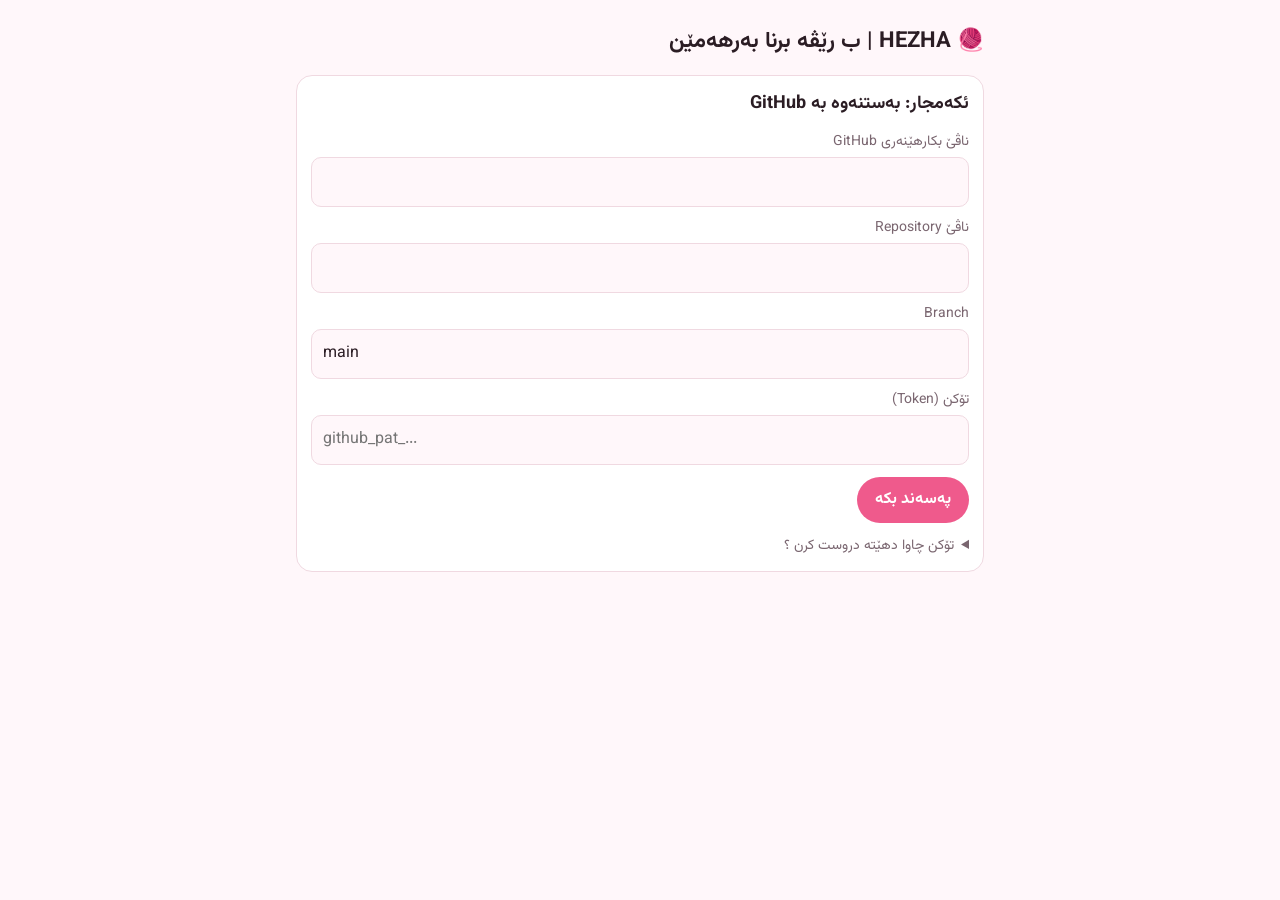
==== commit 5421bf44: "Add files via upload" ====
--- a/admin.html
+++ b/admin.html
@@ -1,124 +1,211 @@
 <!DOCTYPE html>
-<html lang="ku" dir="rtl"><head><meta charset="UTF-8"><meta name="robots" content="noindex,nofollow"><meta name="viewport" content="width=device-width,initial-scale=1,viewport-fit=cover">
-<title>پانێلا ئەدمین | SEPAN STYLE</title><link rel="icon" href="favicon.png">
-<script>try{if(localStorage.getItem("theme")==="dark")document.documentElement.classList.add("dark")}catch(e){}</script>
-<link href="https://fonts.googleapis.com/css2?family=Great+Vibes&family=Noto+Kufi+Arabic:wght@600;800&family=Vazirmatn:wght@400;500;700&family=Cormorant+Garamond:wght@600;700&display=swap" rel="stylesheet">
-<link rel="stylesheet" href="theme.css?v=1">
+<html lang="ckb" dir="rtl">
+<head>
+<meta charset="UTF-8">
+<meta name="viewport" content="width=device-width,initial-scale=1">
+<meta name="robots" content="noindex,nofollow">
+<title>HEZHA | ئەدمین</title>
+<link href="https://fonts.googleapis.com/css2?family=Vazirmatn:wght@400;700&display=swap" rel="stylesheet">
 <style>
-*{box-sizing:border-box;margin:0;padding:0;-webkit-tap-highlight-color:transparent}[hidden]{display:none!important}
-body{font:15px/1.7 Vazirmatn,sans-serif;color:var(--ink);padding:14px 14px calc(50px + env(safe-area-inset-bottom,0px));min-height:100vh}
-button{font:inherit;border:0;background:none;color:inherit;cursor:pointer}
-.w{max-width:560px;margin:0 auto}
-.cap{display:block;font:700 11px 'Cormorant Garamond',serif;letter-spacing:5px;color:var(--r2);direction:ltr}
-.script{display:block;font:400 64px/1.1 'Great Vibes',cursive;direction:ltr;background:linear-gradient(110deg,var(--ink),var(--r3) 55%,var(--r1));-webkit-background-clip:text;background-clip:text;color:transparent}
-.ring{display:inline-block;padding:3px;border-radius:50%;background:conic-gradient(#F9DFD3,#B76E79,#D9A08C,#8d4a55,#F9DFD3);box-shadow:var(--sh)}.ring img{display:block;width:84px;height:84px;border-radius:50%;border:3px solid var(--bg)}
-label{display:block;font-weight:700;font-size:13.5px;margin:16px 0 6px}
-input:not([type=checkbox]),select{width:100%;padding:13px 16px;border-radius:16px;border:1.5px solid rgba(183,110,121,.28);background:var(--glass);color:var(--ink);font:inherit;transition:.2s}
-input:focus,select:focus{outline:0;border-color:var(--r3);box-shadow:0 0 0 4px rgba(183,110,121,.18)}
-.go{position:relative;overflow:hidden;display:block;width:100%;margin-top:20px;padding:14px;border-radius:99px;background:var(--g);color:var(--on);font-weight:800;box-shadow:0 14px 30px -12px var(--r3);transition:transform .2s}
-.go::after{content:"";position:absolute;top:0;bottom:0;width:60px;left:-100px;background:linear-gradient(100deg,transparent,rgba(255,255,255,.6),transparent);transform:skewX(-20deg);animation:sh 4s infinite}@keyframes sh{40%,100%{left:130%}}
-.go:active{transform:scale(.97)}.go:disabled{opacity:.6}
-.ghost{padding:7px 16px;border-radius:99px;background:var(--glass);border:1px solid var(--edge);font-size:13px;font-weight:700;color:var(--ink)}
-.msg{min-height:24px;margin-top:10px;text-align:center;color:var(--r3);font-weight:700;font-size:13.5px}
-.lg{min-height:calc(100vh - 40px);display:grid;place-items:center}
-.lg-card{width:100%;max-width:400px;text-align:center;padding:34px 24px 26px;border-radius:36px;background:var(--glass);border:1px solid var(--edge);box-shadow:var(--sh)}
-.lg-card label{text-align:start}.lg-card .script{margin-top:12px}.lg-card .cap{margin-bottom:6px}
-.sw{display:flex!important;align-items:center;gap:10px;font-weight:500!important;color:var(--mute);cursor:pointer}.sw input{display:none}
-.sw i{flex:none;width:42px;height:24px;border-radius:99px;background:rgba(183,110,121,.25);position:relative;transition:.25s}
-.sw i::after{content:"";position:absolute;top:3px;inset-inline-start:3px;width:18px;height:18px;border-radius:50%;background:#fff;box-shadow:0 2px 6px rgba(0,0,0,.25);transition:.25s}
-.sw input:checked+i{background:var(--g)}.sw input:checked+i::after{inset-inline-start:21px}
-.bar{position:sticky;top:calc(8px + env(safe-area-inset-top,0px));z-index:20;display:flex;justify-content:space-between;align-items:center;gap:8px;padding:7px 8px 7px 14px;border-radius:99px;background:var(--glass);backdrop-filter:blur(18px);-webkit-backdrop-filter:blur(18px);border:1px solid var(--edge);box-shadow:var(--sh);margin-bottom:16px}
-.bb{display:flex;align-items:center;gap:10px;direction:ltr}.bb img{width:38px;height:38px;border-radius:50%}.bb b{display:block;font:700 16px 'Cormorant Garamond',serif;letter-spacing:3px;line-height:1.1}.bb .cap{font-size:9px;letter-spacing:4px}
-.bar-r{display:flex;gap:6px}
-.stats{display:grid;grid-template-columns:repeat(3,1fr);gap:10px;margin-bottom:16px}
-.st{text-align:center;padding:14px 6px;border-radius:24px;background:var(--glass);border:1px solid var(--edge);box-shadow:var(--sh)}
-.st b{display:block;font:700 28px/1.1 'Cormorant Garamond',serif;color:var(--r1)}.st span{font-size:12px;color:var(--mute);font-weight:700}
-.panel{position:relative;padding:24px 18px 20px;margin-bottom:16px;border-radius:32px;background:var(--glass);border:1px solid var(--edge);box-shadow:var(--sh)}
-.panel::before{content:"";position:absolute;top:0;inset-inline:34px;height:2px;border-radius:2px;background:var(--g)}
-.panel h2{font:800 19px 'Noto Kufi Arabic',sans-serif;margin-bottom:2px}
-.chips{display:flex;flex-wrap:wrap;gap:8px}.chip{margin:0!important;cursor:pointer}.chip input{display:none}
-.chip span{display:block;min-width:46px;text-align:center;padding:8px 14px;border-radius:99px;border:1.5px solid rgba(183,110,121,.3);font-weight:700;font-size:13px;color:var(--mute);transition:.2s}
-.chip input:checked+span{background:var(--g);color:var(--on);border-color:transparent;box-shadow:0 8px 18px -8px var(--r3)}
-.drop{display:flex!important;flex-direction:column;align-items:center;gap:2px;padding:20px;border-radius:22px;border:1.5px dashed rgba(183,110,121,.5);background:rgba(183,110,121,.06);text-align:center;color:var(--mute);cursor:pointer;font-weight:500!important}
-.drop b{color:var(--r1);font-size:15px}.drop input{display:none}
-.pv{display:flex;gap:8px;overflow-x:auto;margin-top:10px}.pv img{flex:none;width:60px;height:74px;object-fit:cover;border-radius:14px;box-shadow:var(--sh)}
-.it{display:flex;align-items:center;gap:12px;padding:12px 0;border-top:1px solid rgba(183,110,121,.18)}.it:first-child{border-top:0}
-.th{flex:none;width:62px;height:78px;border-radius:18px;overflow:hidden;background:linear-gradient(135deg,var(--a1),var(--a2));display:grid;place-items:center;font-size:26px;box-shadow:var(--sh)}.th img{width:100%;height:100%;object-fit:cover}
-.in{flex:1;min-width:0}.in b{display:block;font-size:15px;white-space:nowrap;overflow:hidden;text-overflow:ellipsis}
-.pr{font:700 15px 'Cormorant Garamond',serif;color:var(--r1);letter-spacing:.5px}.pr small{font:500 12px Vazirmatn;color:var(--mute)}
-.ch{display:flex;flex-wrap:wrap;gap:4px;margin-top:3px}.ch i,.ch em{font-style:normal;font-size:11px;font-weight:700;padding:0 9px;border-radius:99px;background:rgba(183,110,121,.14);color:var(--r1)}.ch em{background:var(--g);color:var(--on)}.ch em.x{background:#3A2125;color:#fff}
-.it.so .th img{filter:grayscale(.7);opacity:.6}
-.ac{display:flex;flex-direction:column;gap:6px}.ac button{width:36px;height:36px;border-radius:50%;display:grid;place-items:center;background:var(--glass);border:1px solid var(--edge);color:var(--r1);transition:.2s}
-.ac button:active{transform:scale(.88)}.ac button.d{color:#c0392b}
-.i{width:18px;height:18px;fill:none;stroke:currentColor;stroke-width:1.8;stroke-linecap:round;stroke-linejoin:round}
-.none{text-align:center;color:var(--mute);padding:26px 0}
-.out{display:block;margin:6px auto 0}
-</style></head><body><div class="w">
-<div id="login" class="lg"><div class="lg-card">
-<span class="ring"><img src="logo.png" alt=""></span>
-<span class="script">Sepan</span><span class="cap">ADMIN PANEL</span>
-<label>توکنا GitHub</label><input id="tk" type="password" dir="ltr" placeholder="github_pat_..." autocomplete="off">
-<label class="sw"><input type="checkbox" id="rm"><i></i><span>توکنێ ل سەر ڤی ئامیری بپارێزە</span></label>
-<button class="go" onclick="signIn()">چوونە ژۆر</button><p id="lm" class="msg"></p></div></div>
-<div id="app" hidden>
-<div class="bar"><div class="bb"><img src="logo.png" alt=""><div><b>SEPAN STYLE</b><span class="cap">ADMIN PANEL</span></div></div><div class="bar-r"><a class="ghost" href="index.html" target="_blank">وێبسایت</a><button class="ghost" onclick="signOut()">دەرکەفتن</button></div></div>
-<div class="stats" id="stats"></div>
-<section class="panel"><span class="cap" style="text-align:start">NEW PRODUCT</span><h2>بەرهەمەکێ نوی</h2>
-<label>ناڤ</label><input id="n">
-<label>نرخ (دینار، ئەگەر نزانی ڤالا بهێڵە)</label><input id="p" inputmode="numeric">
-<label>جۆر</label><select id="cat"><option>دریش</option><option>بلوز</option><option>پانتۆل</option><option>عەبا</option><option>سێت</option><option>تر</option></select>
-<label>سایز</label><div class="chips" id="sz"></div>
-<label>وێنە</label><label class="drop"><b>＋ وێنە هەلبژێرە</b><span>دکارێ چەندان وێنەیان هەلبژێری</span><input id="f" type="file" accept="image/*" multiple></label><div class="pv" id="pv"></div>
-<label class="sw"><input type="checkbox" id="nw"><i></i><span>نیشانکرن ب "نوی"</span></label>
-<button class="go" id="ab" onclick="add()">زێدەکرن</button><p id="msg" class="msg"></p></section>
-<section class="panel"><span class="cap" style="text-align:start">COLLECTION</span><h2>بەرهەمێن هەین</h2><div id="list"></div></section>
-</div></div>
-<script src="config.js"></script>
+:root{--p:#EF5A8C;--bg:#fff7fa;--c:#fff;--t:#2b1d24;--m:#7a6670;--b:#f0d9e1}
+@media(prefers-color-scheme:dark){:root{--bg:#1c1418;--c:#2a1f25;--t:#f7eaf0;--m:#b9a2ad;--b:#42313a}}
+*{box-sizing:border-box}
+body{margin:0;background:var(--bg);color:var(--t);font:16px/1.6 Vazirmatn,Tahoma,sans-serif;padding:16px;max-width:720px;margin-inline:auto}
+h1{font-size:22px;margin:8px 0 16px}h2{font-size:18px;margin:0 0 12px}
+.card{background:var(--c);border:1px solid var(--b);border-radius:16px;padding:14px;margin-bottom:12px}
+label{display:block;margin:10px 0 4px;color:var(--m);font-size:14px}
+input,select{width:100%;padding:11px;border:1px solid var(--b);border-radius:10px;background:var(--bg);color:var(--t);font:inherit}
+input[type=checkbox]{width:auto;margin-inline-end:8px}
+.chk{display:flex;align-items:center;margin:10px 0;color:var(--t)}
+button{font:inherit;border:0;border-radius:999px;padding:10px 18px;cursor:pointer;background:var(--p);color:#fff;font-weight:700}
+button.o{background:transparent;color:var(--p);border:1px solid var(--p)}
+button.s{padding:6px 12px;font-size:14px}
+.row{display:flex;gap:8px;flex-wrap:wrap;margin-top:12px}
+.item{display:flex;gap:12px;align-items:center}
+.item img{width:64px;height:64px;object-fit:cover;border-radius:10px;background:var(--b)}
+.item .i{flex:1;min-width:0}.item b{display:block}
+.tag{font-size:12px;background:var(--b);border-radius:99px;padding:1px 8px;margin-inline-end:4px}
+.prev{display:flex;gap:8px;flex-wrap:wrap;margin-top:8px}.prev img{width:72px;height:72px;object-fit:cover;border-radius:10px}
+#st{position:fixed;inset:0;background:#000a;display:none;align-items:center;justify-content:center;color:#fff;font-size:18px;text-align:center;padding:24px;z-index:9}
+#st.on{display:flex}
+.msg{padding:12px;border-radius:12px;background:#e8f8ee;color:#145a32;margin-bottom:12px}.msg.e{background:#fde8e8;color:#8a1c1c}
+details{margin-top:12px;color:var(--m);font-size:14px}ol{padding-inline-start:20px}
+.hide{display:none}
+</style>
+</head>
+<body>
+<h1>🧶 HEZHA | ب رێڤە برنا بەرهەمێن </h1>
+<div id="msg" class="msg hide"></div>
+
+<section id="setup" class="card hide">
+  <h2>ئکەمجار: بەستنەوە بە GitHub</h2>
+  <label>ناڤێ بکارهێنەری GitHub</label><input id="fo" dir="ltr">
+  <label>ناڤێ  Repository</label><input id="fr" dir="ltr">
+  <label>Branch</label><input id="fb" dir="ltr" value="main">
+  <label>تۆکن (Token)</label><input id="ft" dir="ltr" type="password" placeholder="github_pat_...">
+  <div class="row"><button onclick="saveCfg()">پەسەند بکە  </button></div>
+  <details><summary>تۆکن چاوا دهێتە دروست کرن ؟</summary>
+    <ol>
+      <li>بچۆ GitHub ← وێنەی پرۆفایل ← Settings ← Developer settings</li>
+      <li>Personal access tokens ← Fine-grained tokens ← Generate new token</li>
+      <li>Expiration: 1 year. لە Repository access تەنها ڕیپۆی ئەم سایتە هەڵبژێرە</li>
+      <li>لە Permissions ← Repository permissions ← <b>Contents</b> بکە بە <b>Read and write</b></li>
+      <li>Generate token، دواتر کۆپیی بکە و لێرە دایبنێ. تەنها یەکجار پیشان دەدرێت.</li>
+    </ol>
+  </details>
+</section>
+
+<section id="main" class="hide">
+  <div class="row" style="margin:0 0 12px"><button onclick="openForm()">+ بەرهەمێ نوی  class="o" onclick="logout()">دەرکەفتن</button></div>
+
+  <div id="form" class="card hide">
+    <h2 id="ftitle"></h2>
+    <label>ناڤێ بەرهەمی (کوردی) *</label><input id="nk">
+    <label>ناڤێ ئینگلیزی (ئارەزوومەندانە)</label><input id="ne" dir="ltr">
+    <label>نرخ (دینار) *</label><input id="pr" type="number" inputmode="numeric">
+    <label>جۆر</label><select id="ct" onchange="sync()"></select>
+    <div id="imgBox"><label>وێنەکان * (دشێی چەند وێنەیەکا هەلبژی  )</label><input id="im" type="file" accept="image/*" multiple onchange="pick()"><div class="prev" id="pv"></div></div>
+    <div id="setBox" class="hide"><label>ناڤەروکا سێت (کوردی)</label><input id="ik"><label>ناڤەروکا سێتی (ئینگلیزی)</label><input id="ie" dir="ltr"></div>
+    <label class="chk"><input id="cn" type="checkbox">نیشانا «نوێ»</label>
+    <label class="chk"><input id="cs" type="checkbox">خلاس بووە (Sold out)</label>
+    <label class="chk"><input id="ca" type="checkbox">نرخ ل دیڤ تەمەن</label>
+    <div class="row"><button onclick="save()">پاشەکەوت</button><button class="o" onclick="closeForm()"> لێڤەبوون </button></div>
+  </div>
+
+  <div id="list"></div>
+</section>
+<div id="st"></div>
+
 <script>
-const $=id=>document.getElementById(id),say=t=>$('msg').textContent=t,esc=s=>String(s??'').replace(/[&<>"']/g,c=>({'&':'&amp;','<':'&lt;','>':'&gt;','"':'&quot;',"'":'&#39;'}[c]));
-const G={o:CFG.GH_OWNER,r:CFG.GH_REPO,b:CFG.GH_BRANCH||'main'};let TK='',L=[];
-try{TK=localStorage.getItem('tk')||''}catch(e){}
-if(!G.o||!G.r)$('lm').textContent='⚠️ ناڤێ GitHub و repository ل config.js پڕ بکە';
-const num=s=>+String(s).replace(/[٠-٩]/g,d=>'٠١٢٣٤٥٦٧٨٩'.indexOf(d)).replace(/[^\d]/g,'')||null;
-const api=(p,o={})=>fetch(`https://api.github.com/repos/${G.o}/${G.r}/contents/${p}`,{...o,headers:{Authorization:'Bearer '+TK,Accept:'application/vnd.github+json'}});
-const enc=s=>{let b='';new TextEncoder().encode(s).forEach(c=>b+=String.fromCharCode(c));return btoa(b)};
-const dec=b=>new TextDecoder().decode(Uint8Array.from(atob(b.replace(/\s/g,'')),c=>c.charCodeAt(0)));
-$('sz').innerHTML=['S','M','L','XL','XXL','Free'].map(s=>`<label class="chip"><input type="checkbox" value="${s}"><span>${s}</span></label>`).join('');
-$('f').onchange=()=>{$('pv').innerHTML=[...$('f').files].map(f=>`<img src="${URL.createObjectURL(f)}" alt="">`).join('')};
-async function get(){const r=await api('products.json?ref='+G.b);
- if(r.status===404)return{data:[]};
- if(!r.ok)throw new Error(r.status===401?'توکن خەلەتە یان بوویە کۆن':r.status===403?'توکن مافێ نڤیسینێ نینە':'GitHub '+r.status);
- const j=await r.json();return{data:JSON.parse(dec(j.content)),sha:j.sha}}
-async function mutate(fn,msg){const {data,sha}=await get(),nd=fn(data);
- const r=await api('products.json',{method:'PUT',body:JSON.stringify({message:msg,content:enc(JSON.stringify(nd,null,1)),sha,branch:G.b})});
- if(!r.ok)throw new Error((await r.json()).message||r.status);return nd}
-function shrink(file){return new Promise(r=>{const i=new Image();i.onload=()=>{const k=Math.min(1,900/i.width),c=document.createElement('canvas');c.width=Math.round(i.width*k);c.height=Math.round(i.height*k);c.getContext('2d').drawImage(i,0,0,c.width,c.height);c.toBlob(r,'image/jpeg',.82)};i.src=URL.createObjectURL(file)})}
-async function upImg(f){const b=await shrink(f),data=await new Promise(r=>{const x=new FileReader();x.onload=()=>r(x.result.split(',')[1]);x.readAsDataURL(b)}),path='images/'+Date.now()+Math.random().toString(36).slice(2,6)+'.jpg';
- const r=await api(path,{method:'PUT',body:JSON.stringify({message:'add image',content:data,branch:G.b})});
- if(!r.ok)throw new Error((await r.json()).message||r.status);return path}
-async function show(){if(!TK){$('login').hidden=false;$('app').hidden=true;return}
- try{L=(await get()).data;$('login').hidden=true;$('app').hidden=false;draw()}catch(e){$('lm').textContent=e.message;$('login').hidden=false;$('app').hidden=true}}
-function signIn(){TK=$('tk').value.trim();try{if($('rm').checked)localStorage.setItem('tk',TK)}catch(e){}show()}
-function signOut(){TK='';try{localStorage.removeItem('tk')}catch(e){}$('tk').value='';show()}
-async function add(){const n=$('n').value.trim();if(!n)return alert('ناڤی بنڤیسە');
- $('ab').disabled=true;
- try{say('وێنە دهێنە بارکرن...');const im=[];for(const f of $('f').files)im.push(await upImg(f));
-  say('بەرهەم دهێتە پاراستن...');
-  const sizes=[...document.querySelectorAll('#sz input:checked')].map(x=>x.value),pr=num($('p').value),cat=$('cat').value,nw=$('nw').checked;
-  L=await mutate(d=>[{id:Date.now(),name:n,price:pr,category:cat,sizes,images:im,is_new:nw,soldout:false},...d],'add product');
-  $('n').value=$('p').value=$('f').value='';$('pv').innerHTML='';document.querySelectorAll('#sz input,#nw').forEach(x=>x.checked=false);
-  say('✅ زێدە بوو! دەمەکێ کێم ب بەرخۆڤە بگرە هەتا وێبسایت نوی دبیت');draw()}
- catch(e){say('خەلەتی: '+e.message)}$('ab').disabled=false}
-async function act(id,t){try{let pr;
- if(t==='d'&&!confirm('تو پشتڕاستی دڤێت ڤی بەرهەمی ژێ ببەی؟'))return;
- if(t==='p'){const v=prompt('نرخێ نوی (دینار):');if(v===null)return;pr=num(v)}
- say('دهێتە پاراستن...');
- L=await mutate(d=>t==='d'?d.filter(p=>p.id!=id):d.map(p=>p.id!=id?p:t==='s'?{...p,soldout:!p.soldout}:{...p,price:pr}),'update product');
- say('✅ هاتە پاراستن');draw()}catch(e){say('خەلەتی: '+e.message)}}
-const I=d=>`<svg class="i" viewBox="0 0 24 24">${d}</svg>`,
- ic={p:I('<path d="M4 20h4L19 9l-4-4L4 16v4z"/>'),ok:I('<circle cx="12" cy="12" r="9"/><path d="M8 12l3 3 5-6"/>'),no:I('<circle cx="12" cy="12" r="9"/><path d="M6 6l12 12"/>'),d:I('<path d="M5 7h14M10 11v6M14 11v6M7 7l1 13h8l1-13M9 7V4h6v3"/>')};
-function draw(){const so=L.filter(p=>p.soldout).length;
- $('stats').innerHTML=`<div class="st"><b>${L.length}</b><span>بەرهەم</span></div><div class="st"><b>${L.length-so}</b><span>ئامادە</span></div><div class="st"><b>${so}</b><span>تەمام بوو</span></div>`;
- $('list').innerHTML=L.map(p=>`<div class="it${p.soldout?' so':''}"><div class="th">${p.images?.[0]?`<img src="${esc(p.images[0])}" alt="">`:'👗'}</div><div class="in"><b>${esc(p.name)}</b><div class="pr">${p.price?p.price.toLocaleString('en')+' <small>دینار</small>':'—'}</div><div class="ch">${p.category?`<i>${esc(p.category)}</i>`:''}${(p.sizes||[]).map(s=>`<i>${esc(s)}</i>`).join('')}${p.is_new?'<em>نوی</em>':''}${p.soldout?'<em class="x">تەمام بوو</em>':''}</div></div><div class="ac"><button title="نرخ" onclick="act(${+p.id},'p')">${ic.p}</button><button title="${p.soldout?'ئامادەیە':'تەمام بوو'}" onclick="act(${+p.id},'s')">${p.soldout?ic.ok:ic.no}</button><button class="d" title="سڕین" onclick="act(${+p.id},'d')">${ic.d}</button></div></div>`).join('')||'<p class="none">هێشتا بەرهەم نینن</p>'}
-show();
-</script></body></html>
+const $=id=>document.getElementById(id);
+const K='hezha_admin';
+let cfg=null,DATA=null,editing=null,files=[];
+try{cfg=JSON.parse(localStorage.getItem(K)||'null')}catch(e){}
+
+const enc=s=>{let b='';new TextEncoder().encode(s).forEach(x=>b+=String.fromCharCode(x));return btoa(b)};
+const dec=b=>new TextDecoder().decode(Uint8Array.from(atob(b.replace(/\n/g,'')),c=>c.charCodeAt(0)));
+const blob64=b=>new Promise(r=>{const f=new FileReader();f.onload=()=>r(f.result.split(',')[1]);f.readAsDataURL(b)});
+const esc=s=>String(s).replace(/[&<>"']/g,c=>({'&':'&amp;','<':'&lt;','>':'&gt;','"':'&quot;',"'":'&#39;'}[c]));
+function say(t,err){const m=$('msg');m.textContent=t;m.className='msg'+(err?' e':'');setTimeout(()=>m.className='msg hide',err?9000:7000)}
+function busy(t){const s=$('st');s.textContent=t||'';s.className=t?'on':''}
+
+async function api(path,opt={}){
+  const r=await fetch(`https://api.github.com/repos/${cfg.owner}/${cfg.repo}/${path}`,{...opt,cache:'no-store',headers:{Authorization:'Bearer '+cfg.token,Accept:'application/vnd.github+json','Content-Type':'application/json'}});
+  if(!r.ok){const e=new Error(r.status);e.status=r.status;throw e}
+  return r.json();
+}
+async function getFile(p){const j=await api(`contents/${p}?ref=${cfg.branch}&t=${Date.now()}`);return{sha:j.sha,text:dec(j.content)}}
+async function putFile(p,content,msg,sha){return api(`contents/${p}`,{method:'PUT',body:JSON.stringify({message:msg,content,branch:cfg.branch,...(sha?{sha}:{})})})}
+
+const parse=t=>new Function(t+';return {PRODUCTS,CATEGORIES,AGE_TIERS}')();
+const clean=p=>({imgs:p.imgs,name:{ku:p.name.ku,en:p.name.en},price:p.price,cat:p.cat,new:p.new,soldout:p.soldout,ages:p.ages,items:p.items,desc:p.desc});
+function line(p){
+  const x={};['new','soldout','ages','items','desc'].forEach(k=>{if(p[k])x[k]=p[k]});
+  const en=p.name.en===p.name.ku?'':p.name.en;
+  return `  p(${JSON.stringify(p.imgs.length===1?p.imgs[0]:p.imgs)}, ${JSON.stringify(p.name.ku)}, ${JSON.stringify(en)}, ${Number(p.price)||0}, ${JSON.stringify(p.cat)}, ${JSON.stringify(x)}),`;
+}
+function build(text,list){
+  const a=text.indexOf('/*ADMIN_START*/'),b=text.indexOf('/*ADMIN_END*/');
+  if(a<0||b<0)throw new Error('markers');
+  return text.slice(0,a)+'/*ADMIN_START*/\n'+list.map(line).join('\n')+'\n  '+text.slice(b);
+}
+async function mutate(fn,msg){
+  for(let i=0;i<3;i++){
+    const f=await getFile('products.js');const d=parse(f.text);
+    const list=fn(d.PRODUCTS.map(clean));
+    try{await putFile('products.js',enc(build(f.text,list)),msg,f.sha);return}
+    catch(e){if(e.status!==409&&e.status!==422||i==2)throw e}
+  }
+}
+
+async function load(){
+  busy('چاڤەرێبە...');
+  try{const f=await getFile('products.js');DATA=parse(f.text);render()}
+  catch(e){
+    const m=e.status==401?'تۆکن هەڵەیە یان بەسەرچووە.':e.status==404?'Repository یان فایلی products.js نەدۆزرایەوە.':'نەتوانرا بخوێندرێتەوە: '+e.message;
+    say(m,1);show('setup');
+  }
+  busy();
+}
+function show(w){$('setup').className='card'+(w=='setup'?'':' hide');$('main').className=w=='main'?'':'hide'}
+function render(){
+  show('main');
+  const C=DATA.CATEGORIES;
+  $('ct').innerHTML=Object.keys(C).map(k=>`<option value="${k}">${esc(C[k].ku)}</option>`).join('');
+  $('list').innerHTML=DATA.PRODUCTS.map((p,i)=>`<div class="card item"><img src="${esc(p.imgs[0])}" alt=""><div class="i"><b>${esc(p.name.ku)}</b>${Number(p.price).toLocaleString()} دینار<div><span class="tag">${esc((C[p.cat]||{}).ku||p.cat)}</span>${p.new?'<span class="tag">نوێ</span>':''}${p.soldout?'<span class="tag">تەواو بوو</span>':''}</div></div>
+  <div style="display:grid;gap:6px"><button class="s" onclick="openForm(${i})">دەستکاری</button><button class="s o" onclick="toggleSold(${i})">${p.soldout?'بەردەستە':'تەواو بوو'}</button><button class="s o" onclick="del(${i})">سڕینەوە</button></div></div>`).join('')||'<p>هیچ بەرهەمێک نییە.</p>';
+}
+function sync(){$('setBox').className=$('ct').value=='set'?'':'hide'}
+function openForm(i){
+  files=[];$('pv').innerHTML='';$('im').value='';
+  editing=i==null?null:DATA.PRODUCTS[i];const p=editing;
+  $('ftitle').textContent=p?'دەستکاریکرنا بەرهەمی':'بەرهەمی نوێ';
+  $('nk').value=p?p.name.ku:'';$('ne').value=p&&p.name.en!==p.name.ku?p.name.en:'';
+  $('pr').value=p?p.price:'';$('ct').value=p?p.cat:Object.keys(DATA.CATEGORIES)[0];
+  $('ik').value=p&&p.items?p.items.ku:'';$('ie').value=p&&p.items?p.items.en:'';
+  $('cn').checked=p?!!p.new:true;$('cs').checked=p?!!p.soldout:false;$('ca').checked=p?!!p.ages:false;
+  $('imgBox').className=p?'hide':'';sync();
+  $('form').className='card';$('form').scrollIntoView({behavior:'smooth'});
+}
+function closeForm(){$('form').className='card hide'}
+function pick(){files=[...$('im').files];$('pv').innerHTML='';files.forEach(f=>{const i=new Image();i.src=URL.createObjectURL(f);$('pv').appendChild(i)})}
+
+async function shrink(file){
+  const bm=await createImageBitmap(file);const w=Math.min(900,bm.width),h=Math.round(bm.height*w/bm.width);
+  const c=document.createElement('canvas');c.width=w;c.height=h;c.getContext('2d').drawImage(bm,0,0,w,h);
+  let b=await new Promise(r=>c.toBlob(r,'image/webp',.82)),ext='webp';
+  if(b.type!=='image/webp'){b=await new Promise(r=>c.toBlob(r,'image/jpeg',.85));ext='jpg'}
+  return{b,ext};
+}
+async function save(){
+  const ku=$('nk').value.trim(),price=parseInt($('pr').value,10);
+  if(!ku||isNaN(price))return say('ناو و نرخ پێویستن.',1);
+  if(!editing&&!files.length)return say('تکایە لانیکەم یەک وێنە هەڵبژێرە.',1);
+  const f={name:{ku,en:$('ne').value.trim()||ku},price,cat:$('ct').value,new:$('cn').checked,soldout:$('cs').checked,ages:$('ca').checked};
+  if(f.cat=='set'&&$('ik').value.trim())f.items={ku:$('ik').value.trim(),en:$('ie').value.trim()||$('ik').value.trim()};
+  try{
+    if(editing){
+      const id=editing.id;
+      busy('پاشەکەوت دەکرێت...');
+      await mutate(l=>l.map(p=>(p.imgs[0]+'#'+p.name.ku)===id?{...p,...f,items:f.items}:p),'Edit product');
+    }else{
+      const imgs=[],t=Date.now().toString(36);
+      for(let i=0;i<files.length;i++){
+        busy(`وێنە بارکراوە ${i+1}/${files.length}...`);
+        const {b,ext}=await shrink(files[i]);const path=`images/p${t}${i}.${ext}`;
+        await putFile(path,await blob64(b),'Add image');imgs.push(path);
+      }
+      busy('بەرهەم زیاد دەکرێت...');
+      await mutate(l=>[{imgs,...f},...l],'Add product');
+    }
+    closeForm();say('✓ سەرکەوتوو بوو! سایتەکە لە ماوەی نزیکەی ١ خولەکدا نوێ دەبێتەوە.');
+  }catch(e){say('هەڵە ڕوویدا ('+e.message+'). دووبارە هەوڵبدەرەوە.',1)}
+  busy();await load();
+}
+async function del(i){
+  const p=DATA.PRODUCTS[i];if(!confirm('دڵنیایت دەتەوێت «'+p.name.ku+'» بسڕیتەوە؟'))return;
+  const id=p.imgs[0]+'#'+p.name.ku;busy('دەسڕدرێتەوە...');
+  try{await mutate(l=>l.filter(x=>(x.imgs[0]+'#'+x.name.ku)!==id),'Delete product');say('✓ سڕایەوە. سایتەکە لە ماوەی ١ خولەکدا نوێ دەبێتەوە.')}catch(e){say('هەڵە: '+e.message,1)}
+  busy();await load();
+}
+async function toggleSold(i){
+  const p=DATA.PRODUCTS[i],id=p.imgs[0]+'#'+p.name.ku;busy('چاوەڕێ بە...');
+  try{await mutate(l=>l.map(x=>(x.imgs[0]+'#'+x.name.ku)===id?{...x,soldout:!x.soldout}:x),'Toggle sold out');say('✓ گۆڕدرا.')}catch(e){say('هەڵە: '+e.message,1)}
+  busy();await load();
+}
+async function saveCfg(){
+  cfg={owner:$('fo').value.trim(),repo:$('fr').value.trim(),branch:$('fb').value.trim()||'main',token:$('ft').value.trim()};
+  if(!cfg.owner||!cfg.repo||!cfg.token)return say('هەموو خانەکان پڕ بکەرەوە.',1);
+  try{localStorage.setItem(K,JSON.stringify(cfg))}catch(e){}
+  await load();
+}
+function logout(){if(confirm('تۆکن لەم ئامێرە دەسڕدرێتەوە. دڵنیایت؟')){localStorage.removeItem(K);cfg=null;show('setup')}}
+
+if(cfg)load();else{
+  const h=location.hostname;
+  if(h.endsWith('.github.io')){$('fo').value=h.split('.')[0];$('fr').value=location.pathname.split('/')[1]&&!location.pathname.split('/')[1].endsWith('.html')?location.pathname.split('/')[1]:h}
+  show('setup');
+}
+</script>
+</body>
+</html>
